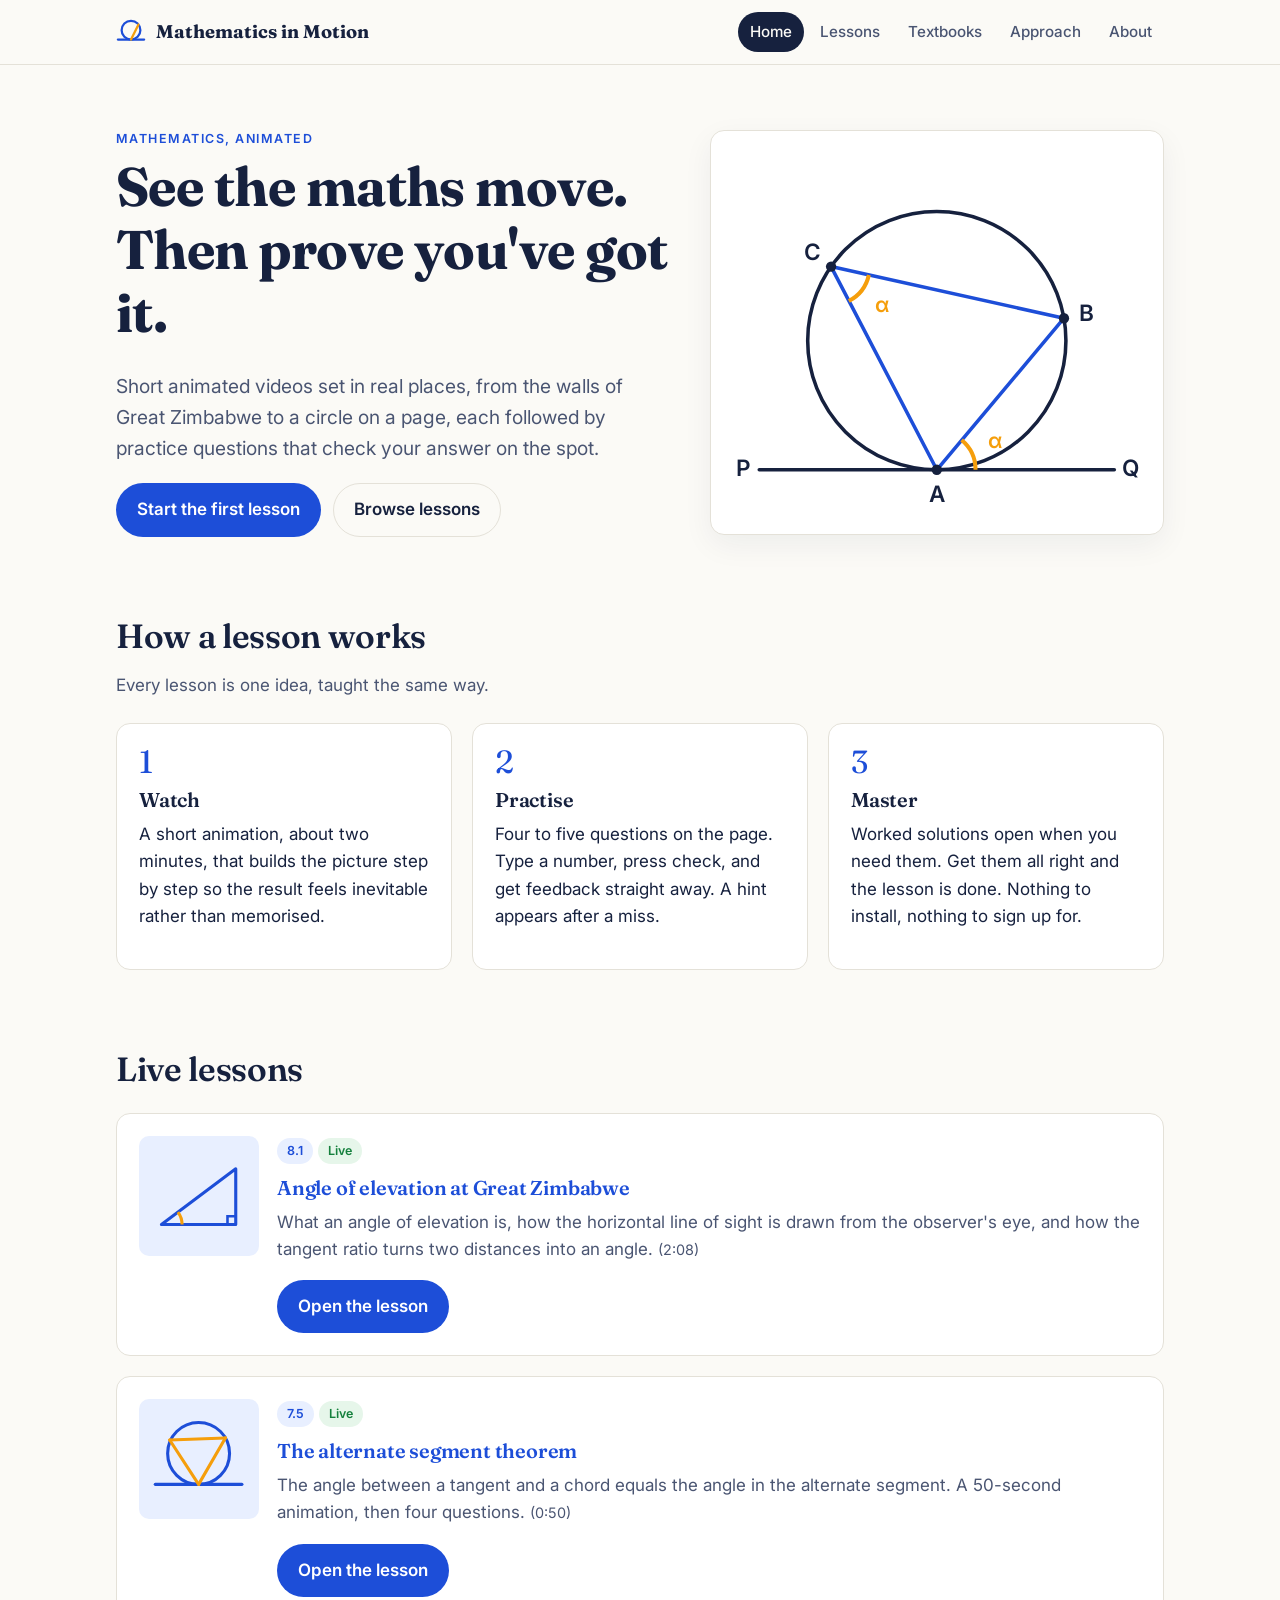
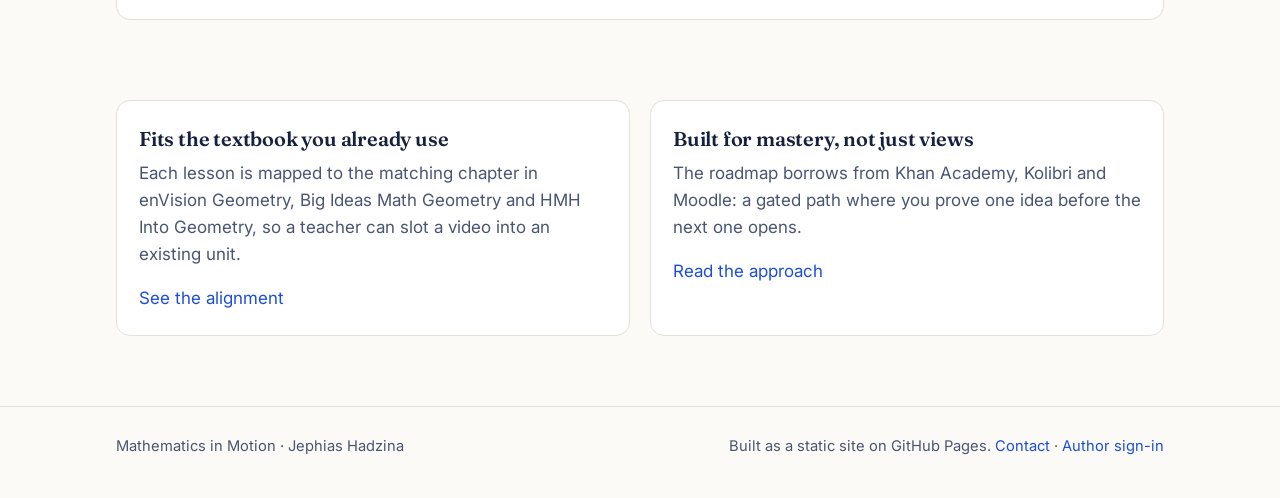
==== index.html @ 214fcb11 "Mathematics in Motion showcase site Seven-page static site for Jephias Hadzina's animated maths less" ====
<!doctype html>
<html lang="en">
<head>
  <meta charset="utf-8">
  <meta name="viewport" content="width=device-width, initial-scale=1">
  <title>Mathematics in Motion</title>
  <meta name="description" content="Short animated mathematics lessons by Jephias Hadzina, each with a video and practice questions you can check instantly.">
  <link rel="preconnect" href="https://fonts.googleapis.com">
  <link href="https://fonts.googleapis.com/css2?family=Fraunces:opsz,wght@9..144,600;9..144,700&family=Inter:wght@400;500;600&display=swap" rel="stylesheet">
  <link rel="stylesheet" href="assets/style.css">
</head>
<body>
  <header class="site-header">
    <div class="wrap">
      <a class="brand" href="index.html">
        <svg viewBox="0 0 32 32" aria-hidden="true"><circle cx="16" cy="14" r="10" fill="none" stroke="var(--accent)" stroke-width="2.4"/><line x1="2" y1="24" x2="30" y2="24" stroke="var(--accent)" stroke-width="2.4" stroke-linecap="round"/><line x1="16" y1="24" x2="24" y2="8" stroke="var(--spark)" stroke-width="2.4" stroke-linecap="round"/></svg>
        Mathematics in Motion
      </a>
      <button class="nav-toggle" aria-expanded="false" aria-controls="nav">Menu</button>
      <nav class="nav" id="nav" aria-label="Main">
        <a href="index.html">Home</a>
        <a href="lessons.html">Lessons</a>
        <a href="textbooks.html">Textbooks</a>
        <a href="approach.html">Approach</a>
        <a href="about.html">About</a>
      </nav>
    </div>
  </header>

  <main>
    <section class="hero">
      <div class="wrap hero-grid">
        <div>
          <div class="eyebrow">Mathematics, animated</div>
          <h1>See the maths move. Then prove you've got it.</h1>
          <p class="lead">Short animated videos set in real places, from the walls of Great Zimbabwe to a circle on a page, each followed by practice questions that check your answer on the spot.</p>
          <div class="btn-row">
            <a class="btn btn-primary" id="hero-cta" href="lessons.html">Start the first lesson</a>
            <a class="btn btn-ghost" href="lessons.html">Browse lessons</a>
          </div>
        </div>
        <div class="hero-art"><svg viewBox="0 0 260 230" xmlns="http://www.w3.org/2000/svg" role="img" aria-label="A circle with a tangent and a chord, showing two equal angles"><style>.pulse{animation:pulse 2.6s ease-in-out infinite}@keyframes pulse{0%,100%{opacity:.55}50%{opacity:1}}</style><circle cx="130" cy="120" r="80" fill="none" stroke="currentColor" stroke-width="2.2"/><line x1="20.0" y1="200.0" x2="240.0" y2="200.0" stroke="currentColor" stroke-width="2.2" stroke-linecap="round"/><line x1="130.0" y1="200.0" x2="208.8" y2="106.1" stroke="var(--accent)" stroke-width="2.2" stroke-linecap="round"/><line x1="130.0" y1="200.0" x2="64.5" y2="74.1" stroke="var(--accent)" stroke-width="2.2" stroke-linecap="round"/><line x1="208.8" y1="106.1" x2="64.5" y2="74.1" stroke="var(--accent)" stroke-width="2.2" stroke-linecap="round"/><g class="pulse"><path d="M 154.0 200.0 A 24 24 0 0 0 145.4 181.6" fill="none" stroke="var(--spark)" stroke-width="2.5"/><text x="166.3" y="183.1" font-size="13" font-weight="600" fill="var(--spark)" text-anchor="middle" dominant-baseline="middle" font-family="Inter, system-ui, sans-serif">α</text><path d="M 75.5 95.4 A 24 24 0 0 0 87.9 79.3" fill="none" stroke="var(--spark)" stroke-width="2.5"/><text x="96.2" y="98.5" font-size="13" font-weight="600" fill="var(--spark)" text-anchor="middle" dominant-baseline="middle" font-family="Inter, system-ui, sans-serif">α</text></g><circle cx="130.0" cy="200.0" r="3.2" fill="currentColor"/><circle cx="208.8" cy="106.1" r="3.2" fill="currentColor"/><circle cx="64.5" cy="74.1" r="3.2" fill="currentColor"/><text x="130.0" y="216.0" font-size="14" font-weight="600" fill="currentColor" text-anchor="middle" dominant-baseline="middle" font-family="Inter, system-ui, sans-serif">A</text><text x="10.0" y="200.0" font-size="14" font-weight="600" fill="currentColor" text-anchor="middle" dominant-baseline="middle" font-family="Inter, system-ui, sans-serif">P</text><text x="250.0" y="200.0" font-size="14" font-weight="600" fill="currentColor" text-anchor="middle" dominant-baseline="middle" font-family="Inter, system-ui, sans-serif">Q</text><text x="222.6" y="103.7" font-size="14" font-weight="600" fill="currentColor" text-anchor="middle" dominant-baseline="middle" font-family="Inter, system-ui, sans-serif">B</text><text x="53.0" y="66.1" font-size="14" font-weight="600" fill="currentColor" text-anchor="middle" dominant-baseline="middle" font-family="Inter, system-ui, sans-serif">C</text></svg></div>
      </div>
    </section>

    <section>
      <div class="wrap">
        <div class="section-head">
          <h2>How a lesson works</h2>
          <p class="muted">Every lesson is one idea, taught the same way.</p>
        </div>
        <div class="grid grid-3">
          <div class="card"><div class="num">1</div><h3>Watch</h3><p>A short animation, about two minutes, that builds the picture step by step so the result feels inevitable rather than memorised.</p></div>
          <div class="card"><div class="num">2</div><h3>Practise</h3><p>Four to five questions on the page. Type a number, press check, and get feedback straight away. A hint appears after a miss.</p></div>
          <div class="card"><div class="num">3</div><h3>Master</h3><p>Worked solutions open when you need them. Get them all right and the lesson is done. Nothing to install, nothing to sign up for.</p></div>
        </div>
      </div>
    </section>

    <section>
      <div class="wrap">
        <div class="section-head">
          <h2>Live lessons</h2>
        </div>
        <div class="grid" id="featured"><p class="muted">Loading lessons…</p></div>
      </div>
    </section>

    <section>
      <div class="wrap grid grid-2">
        <div class="card">
          <h3>Fits the textbook you already use</h3>
          <p class="muted">Each lesson is mapped to the matching chapter in enVision Geometry, Big Ideas Math Geometry and HMH Into Geometry, so a teacher can slot a video into an existing unit.</p>
          <a href="textbooks.html">See the alignment</a>
        </div>
        <div class="card">
          <h3>Built for mastery, not just views</h3>
          <p class="muted">The roadmap borrows from Khan Academy, Kolibri and Moodle: a gated path where you prove one idea before the next one opens.</p>
          <a href="approach.html">Read the approach</a>
        </div>
      </div>
    </section>
  </main>

  <footer class="site-footer">
    <div class="wrap">
      <span>Mathematics in Motion · Jephias Hadzina</span>
      <span>Built as a static site on GitHub Pages. <a href="about.html">Contact</a> · <a href="admin.html">Author sign-in</a></span>
    </div>
  </footer>
  <script src="assets/config.js"></script>
  <script src="content/lessons.js"></script>
  <script src="assets/data.js"></script>
  <script src="assets/site.js"></script>
  <script>
    MIM.loadLessons().then(function (list) {
      var live = list.filter(function (l) { return l.status === 'live'; });
      document.getElementById('featured').innerHTML = live.map(MIM.lessonCard).join('') || '<p class="muted">No live lessons yet.</p>';
      if (live[0]) document.getElementById('hero-cta').href = 'lesson.html?id=' + encodeURIComponent(live[0].slug);
    });
  </script>
</body>
</html>
---- assets/style.css ----
/* Mathematics in Motion - shared styles. Plain CSS, no build step. */
:root {
  --ink: #16213e;
  --ink-soft: #4a5572;
  --paper: #fbfaf6;
  --card: #ffffff;
  --line: #e4e1d8;
  --accent: #1d4ed8;      /* geometry blue */
  --accent-ink: #ffffff;
  --accent-soft: #e8efff;
  --spark: #f59e0b;       /* amber highlight */
  --spark-soft: #fff4dc;
  --ok: #15803d;
  --ok-soft: #e6f6ea;
  --warn: #b45309;
  --warn-soft: #fff1e0;
  --radius: 14px;
  --maxw: 1080px;
  --font-head: "Fraunces", Georgia, "Times New Roman", serif;
  --font-body: "Inter", system-ui, -apple-system, "Segoe UI", Roboto, sans-serif;
}
@media (prefers-color-scheme: dark) {
  :root:not([data-theme="light"]) {
    --ink: #eef0f6; --ink-soft: #aeb6c9; --paper: #0f1626; --card: #182138;
    --line: #2a3450; --accent: #7aa2ff; --accent-ink: #0b1020; --accent-soft: #1b2748;
    --spark: #fbbf24; --spark-soft: #3a2d10; --ok: #4ade80; --ok-soft: #10301c;
    --warn: #fbbf24; --warn-soft: #3a2d10;
  }
}
:root[data-theme="dark"] {
  --ink: #eef0f6; --ink-soft: #aeb6c9; --paper: #0f1626; --card: #182138;
  --line: #2a3450; --accent: #7aa2ff; --accent-ink: #0b1020; --accent-soft: #1b2748;
  --spark: #fbbf24; --spark-soft: #3a2d10; --ok: #4ade80; --ok-soft: #10301c;
  --warn: #fbbf24; --warn-soft: #3a2d10;
}
* { box-sizing: border-box; }
html { scroll-behavior: smooth; }
body {
  margin: 0; background: var(--paper); color: var(--ink);
  font-family: var(--font-body); font-size: 17px; line-height: 1.6;
  -webkit-font-smoothing: antialiased;
}
h1, h2, h3, h4 { font-family: var(--font-head); line-height: 1.15; margin: 0 0 .5em; letter-spacing: -0.01em; }
h1 { font-size: clamp(2rem, 4.5vw, 3.4rem); font-weight: 700; }
h2 { font-size: clamp(1.5rem, 3vw, 2.1rem); font-weight: 600; }
h3 { font-size: 1.25rem; font-weight: 600; }
p { margin: 0 0 1em; }
a { color: var(--accent); text-decoration: none; }
a:hover { text-decoration: underline; }
img, svg, iframe { max-width: 100%; }
.wrap { max-width: var(--maxw); margin: 0 auto; padding: 0 16px; }
.muted { color: var(--ink-soft); }
.small { font-size: .9rem; }
.eyebrow { text-transform: uppercase; letter-spacing: .12em; font-size: .78rem; font-weight: 600; color: var(--accent); margin-bottom: .6em; }

/* Header */
.site-header { position: sticky; top: 0; z-index: 10; background: color-mix(in srgb, var(--paper) 88%, transparent); backdrop-filter: blur(10px); border-bottom: 1px solid var(--line); }
.site-header .wrap { display: flex; align-items: center; justify-content: space-between; gap: 16px; min-height: 64px; position: relative; }
.brand { display: flex; align-items: center; gap: 10px; font-family: var(--font-head); font-weight: 700; font-size: 1.15rem; color: var(--ink); }
.brand:hover { text-decoration: none; }
.brand svg { width: 30px; height: 30px; }
.nav { display: flex; gap: 4px; flex-wrap: wrap; }
.nav a { padding: 8px 12px; border-radius: 999px; color: var(--ink-soft); font-weight: 500; font-size: .95rem; }
.nav a:hover { background: var(--accent-soft); text-decoration: none; color: var(--accent); }
.nav a[aria-current="page"] { background: var(--ink); color: var(--paper); }
.nav-toggle { display: none; background: none; border: 1px solid var(--line); border-radius: 10px; padding: 8px 10px; color: var(--ink); font: inherit; cursor: pointer; }
@media (max-width: 760px) {
  .nav-toggle { display: inline-flex; }
  .nav { display: none; position: absolute; left: 0; right: 0; top: 64px; background: var(--paper); border-bottom: 1px solid var(--line); padding: 10px 16px 16px; flex-direction: column; }
  .nav.open { display: flex; }
  .nav a { padding: 12px 14px; }
}

/* Hero */
.hero { padding: 64px 0 40px; }
.hero-grid { display: grid; grid-template-columns: 1.1fr .9fr; gap: 40px; align-items: center; }
@media (max-width: 860px) { .hero-grid { grid-template-columns: 1fr; } .hero { padding: 40px 0 24px; } }
.hero p.lead { font-size: 1.2rem; color: var(--ink-soft); max-width: 36rem; }
.hero-art { background: var(--card); border: 1px solid var(--line); border-radius: var(--radius); padding: 16px; box-shadow: 0 10px 30px rgba(20,30,60,.06); }
.hero-art svg { width: 100%; height: auto; display: block; }

/* Buttons */
.btn { display: inline-flex; align-items: center; gap: 8px; padding: 12px 20px; border-radius: 999px; border: 1px solid transparent; cursor: pointer; font: inherit; font-weight: 600; text-decoration: none; }
.btn:hover { text-decoration: none; }
.btn-primary { background: var(--accent); color: var(--accent-ink); }
.btn-primary:hover { filter: brightness(1.08); }
.btn-ghost { background: transparent; border-color: var(--line); color: var(--ink); }
.btn-ghost:hover { background: var(--accent-soft); }
.btn-row { display: flex; gap: 12px; flex-wrap: wrap; margin-top: 20px; }

/* Sections and cards */
section { padding: 40px 0; }
.section-head { max-width: 42rem; margin-bottom: 24px; }
.grid { display: grid; gap: 20px; }
.grid-3 { grid-template-columns: repeat(3, 1fr); }
.grid-2 { grid-template-columns: repeat(2, 1fr); }
@media (max-width: 860px) { .grid-3 { grid-template-columns: 1fr 1fr; } }
@media (max-width: 600px) { .grid-3, .grid-2 { grid-template-columns: 1fr; } }
.card { background: var(--card); border: 1px solid var(--line); border-radius: var(--radius); padding: 22px; }
.card h3 { margin-top: .2em; }
.card .num { font-family: var(--font-head); font-size: 2rem; color: var(--accent); line-height: 1; margin-bottom: 10px; }
.pill { display: inline-block; padding: 3px 10px; border-radius: 999px; font-size: .78rem; font-weight: 600; background: var(--accent-soft); color: var(--accent); }
.pill-amber { background: var(--spark-soft); color: var(--warn); }
.pill-green { background: var(--ok-soft); color: var(--ok); }
.pill-grey { background: var(--line); color: var(--ink-soft); }

/* Lesson cards */
.lesson-card { display: grid; grid-template-columns: 120px 1fr; gap: 18px; align-items: start; }
.lesson-card.coming { opacity: .75; }
.lesson-thumb { aspect-ratio: 1; border-radius: 10px; background: var(--accent-soft); display: grid; place-items: center; }
.lesson-thumb svg { width: 86%; height: 86%; }
@media (max-width: 480px) { .lesson-card { grid-template-columns: 1fr; } .lesson-thumb { max-width: 120px; } }

/* Video */
.video-frame { position: relative; aspect-ratio: 16/9; background: #000; border-radius: var(--radius); overflow: hidden; border: 1px solid var(--line); }
.video-frame iframe { position: absolute; inset: 0; width: 100%; height: 100%; border: 0; }
.video-placeholder { position: absolute; inset: 0; display: grid; place-items: center; text-align: center; color: #fff; background: linear-gradient(135deg, #1e293b, #0f172a); padding: 24px; }
.video-placeholder .play { width: 72px; height: 72px; border-radius: 50%; background: var(--spark); display: grid; place-items: center; margin: 0 auto 14px; }

/* Questions */
.question { background: var(--card); border: 1px solid var(--line); border-radius: var(--radius); padding: 22px; margin-bottom: 18px; }
.question-grid { display: grid; grid-template-columns: 1fr 260px; gap: 20px; align-items: start; }
@media (max-width: 700px) { .question-grid { grid-template-columns: 1fr; } .question-grid .figure { order: -1; } }
.figure svg, .figure img { display: block; width: 100%; height: auto; background: var(--paper); border-radius: 10px; border: 1px solid var(--line); }
.answer-row { display: flex; gap: 10px; flex-wrap: wrap; align-items: center; margin-top: 10px; }
.answer-row input { font: inherit; padding: 10px 12px; border: 1px solid var(--line); border-radius: 10px; width: 110px; background: var(--paper); color: var(--ink); }
.answer-row input:focus { outline: 2px solid var(--accent); outline-offset: 1px; }
.feedback { margin-top: 12px; padding: 12px 14px; border-radius: 10px; display: none; }
.feedback.show { display: block; }
.feedback.ok { background: var(--ok-soft); color: var(--ok); }
.feedback.no { background: var(--warn-soft); color: var(--warn); }
details { margin-top: 10px; }
details summary { cursor: pointer; font-weight: 600; color: var(--accent); }
details[open] summary { margin-bottom: 6px; }
.score { background: var(--ink); color: var(--paper); border-radius: var(--radius); padding: 18px 22px; display: flex; justify-content: space-between; align-items: center; gap: 12px; flex-wrap: wrap; }
.score strong { font-family: var(--font-head); font-size: 1.6rem; }

/* Steps */
.steps { counter-reset: step; display: grid; gap: 14px; }
.step { display: grid; grid-template-columns: 44px 1fr; gap: 14px; align-items: start; }
.step::before { counter-increment: step; content: counter(step); width: 40px; height: 40px; border-radius: 50%; background: var(--accent); color: var(--accent-ink); display: grid; place-items: center; font-weight: 700; font-family: var(--font-head); }
.step h3 { margin-bottom: .2em; }
.step.locked::before { background: var(--line); color: var(--ink-soft); }

/* Tables */
table { width: 100%; border-collapse: collapse; background: var(--card); border: 1px solid var(--line); border-radius: var(--radius); overflow: hidden; font-size: .95rem; }
th, td { text-align: left; padding: 12px 14px; border-bottom: 1px solid var(--line); vertical-align: top; }
th { background: var(--accent-soft); color: var(--ink); font-weight: 600; }
tr:last-child td { border-bottom: 0; }
.table-scroll { overflow-x: auto; -webkit-overflow-scrolling: touch; }

/* Callouts */
.callout { border-left: 4px solid var(--spark); background: var(--spark-soft); padding: 14px 18px; border-radius: 0 10px 10px 0; margin: 16px 0; }
.callout.blue { border-color: var(--accent); background: var(--accent-soft); }
.theorem { background: var(--card); border: 1px solid var(--line); border-radius: var(--radius); padding: 22px 24px; display: grid; grid-template-columns: 1fr 240px; gap: 20px; align-items: center; }
@media (max-width: 700px) { .theorem { grid-template-columns: 1fr; } }
.theorem blockquote { margin: 0; font-family: var(--font-head); font-size: 1.3rem; line-height: 1.35; }

/* Footer */
.site-footer { border-top: 1px solid var(--line); padding: 28px 0 40px; color: var(--ink-soft); font-size: .92rem; margin-top: 30px; }
.site-footer .wrap { display: flex; justify-content: space-between; gap: 16px; flex-wrap: wrap; }
.sr-only { position: absolute; width: 1px; height: 1px; overflow: hidden; clip: rect(0 0 0 0); }
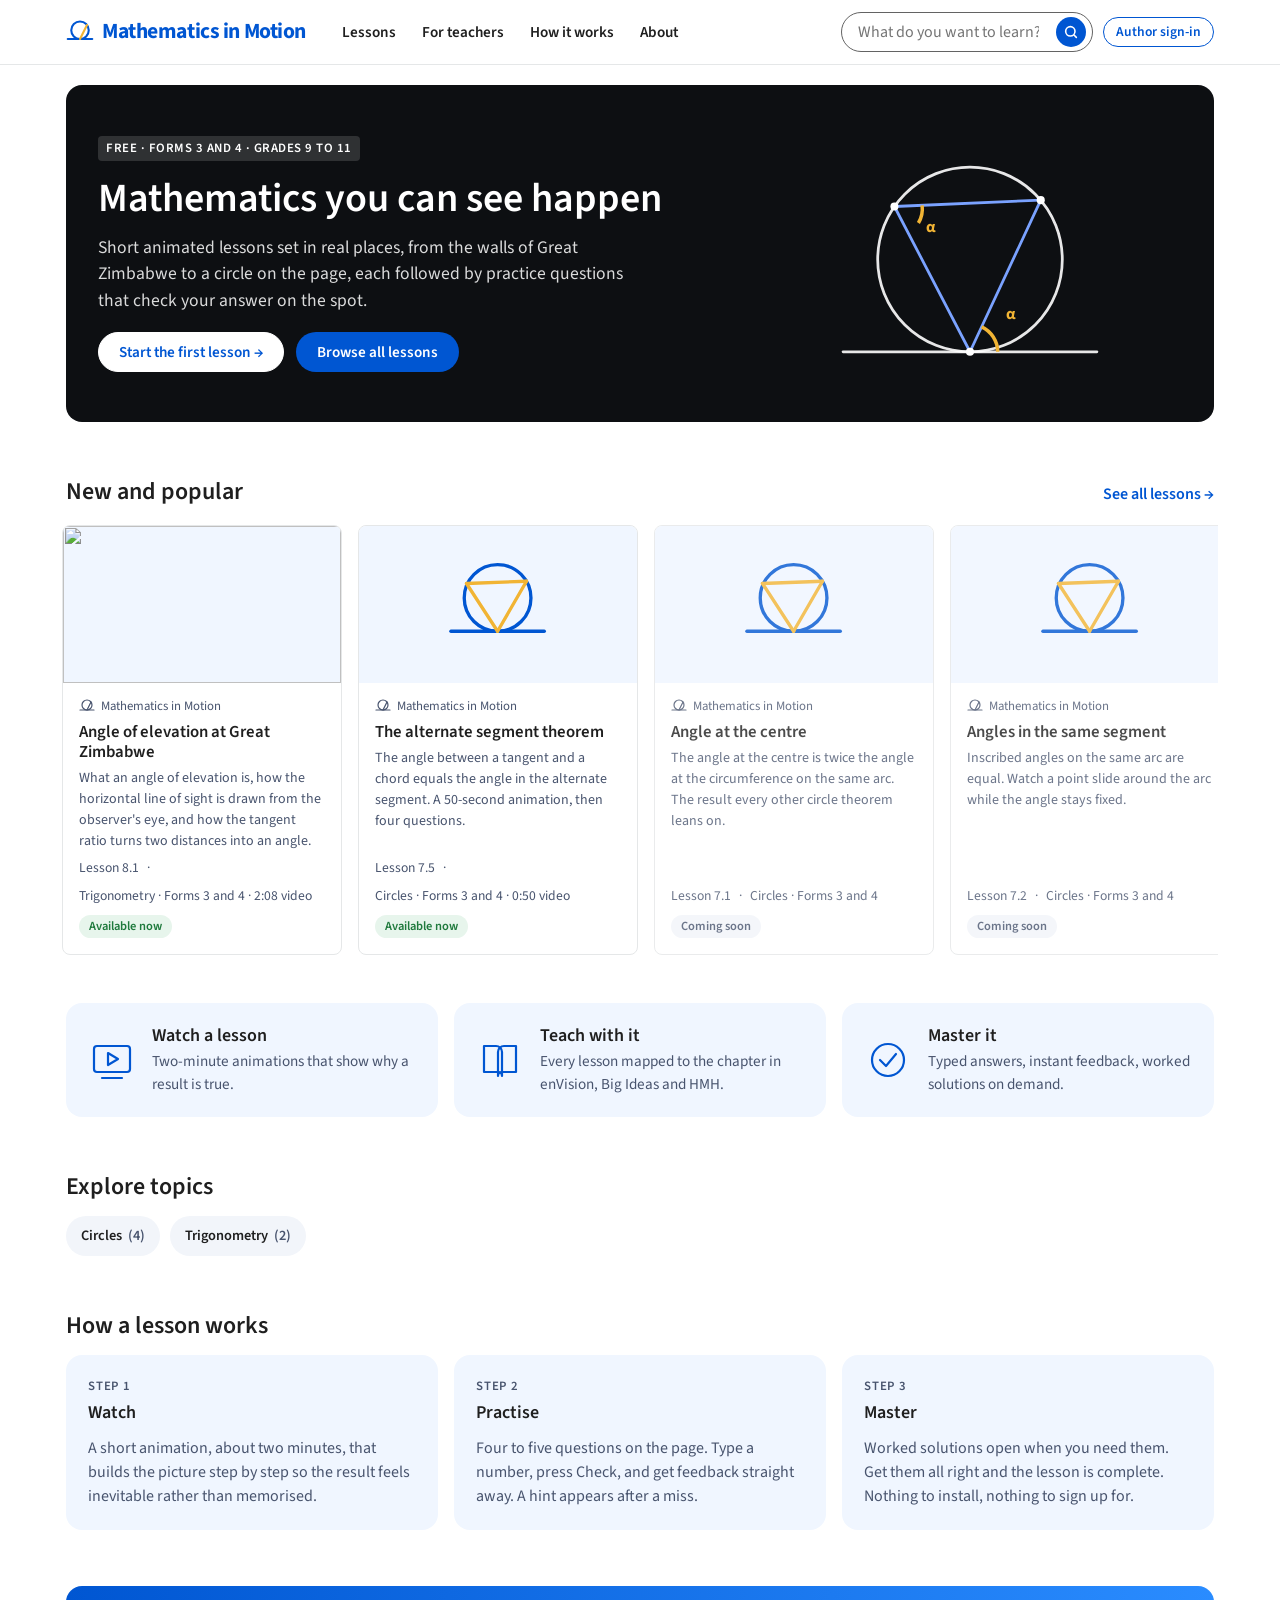
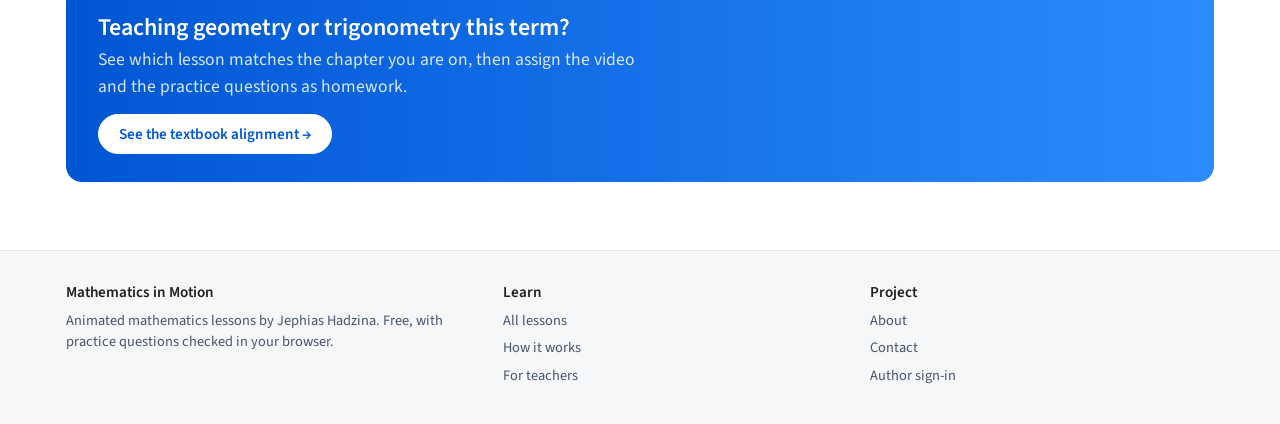
==== commit 66c5b889: "Coursera-style redesign: catalogue home and course player Home and lesson catalogue follow Coursera'" ====
--- a/index.html
+++ b/index.html
@@ -6,97 +6,149 @@
   <title>Mathematics in Motion</title>
   <meta name="description" content="Short animated mathematics lessons by Jephias Hadzina, each with a video and practice questions you can check instantly.">
   <link rel="preconnect" href="https://fonts.googleapis.com">
-  <link href="https://fonts.googleapis.com/css2?family=Fraunces:opsz,wght@9..144,600;9..144,700&family=Inter:wght@400;500;600&display=swap" rel="stylesheet">
+  <link href="https://fonts.googleapis.com/css2?family=Source+Sans+3:wght@400;600;700&display=swap" rel="stylesheet">
   <link rel="stylesheet" href="assets/style.css">
 </head>
 <body>
+  <!--HEADER-->
   <header class="site-header">
     <div class="wrap">
-      <a class="brand" href="index.html">
-        <svg viewBox="0 0 32 32" aria-hidden="true"><circle cx="16" cy="14" r="10" fill="none" stroke="var(--accent)" stroke-width="2.4"/><line x1="2" y1="24" x2="30" y2="24" stroke="var(--accent)" stroke-width="2.4" stroke-linecap="round"/><line x1="16" y1="24" x2="24" y2="8" stroke="var(--spark)" stroke-width="2.4" stroke-linecap="round"/></svg>
-        Mathematics in Motion
-      </a>
-      <button class="nav-toggle" aria-expanded="false" aria-controls="nav">Menu</button>
+      <button class="nav-toggle" aria-expanded="false" aria-controls="nav" aria-label="Menu"><svg width="24" height="24" viewBox="0 0 24 24" fill="none" stroke="currentColor" stroke-width="2" stroke-linecap="round"><path d="M4 7h16M4 12h16M4 17h16"/></svg></button>
+      <a class="brand" href="index.html"><svg viewBox="0 0 32 32" aria-hidden="true"><circle cx="16" cy="14" r="10" fill="none" stroke="currentColor" stroke-width="2.4"/><line x1="2" y1="24" x2="30" y2="24" stroke="currentColor" stroke-width="2.4" stroke-linecap="round"/><line x1="16" y1="24" x2="24" y2="8" stroke="#f1b434" stroke-width="2.4" stroke-linecap="round"/></svg>Mathematics in Motion</a>
       <nav class="nav" id="nav" aria-label="Main">
-        <a href="index.html">Home</a>
         <a href="lessons.html">Lessons</a>
-        <a href="textbooks.html">Textbooks</a>
-        <a href="approach.html">Approach</a>
+        <a href="textbooks.html">For teachers</a>
+        <a href="approach.html">How it works</a>
         <a href="about.html">About</a>
       </nav>
+      <div class="header-right">
+        <form class="search" action="lessons.html" method="get" role="search"><label class="sr-only" for="q">Search lessons</label><input id="q" name="q" type="search" placeholder="What do you want to learn?"><button type="submit" aria-label="Search"><svg width="16" height="16" viewBox="0 0 24 24" fill="none" stroke="currentColor" stroke-width="2.4" stroke-linecap="round"><circle cx="11" cy="11" r="7"/><path d="m20 20-3.5-3.5"/></svg></button></form>
+        <a class="btn btn-outline btn-sm" href="admin.html">Author sign-in</a>
+      </div>
     </div>
   </header>
+  <!--/HEADER-->
 
   <main>
-    <section class="hero">
-      <div class="wrap hero-grid">
-        <div>
-          <div class="eyebrow">Mathematics, animated</div>
-          <h1>See the maths move. Then prove you've got it.</h1>
-          <p class="lead">Short animated videos set in real places, from the walls of Great Zimbabwe to a circle on a page, each followed by practice questions that check your answer on the spot.</p>
-          <div class="btn-row">
-            <a class="btn btn-primary" id="hero-cta" href="lessons.html">Start the first lesson</a>
-            <a class="btn btn-ghost" href="lessons.html">Browse lessons</a>
+    <section style="padding-top:20px">
+      <div class="wrap">
+        <div class="banner">
+          <div>
+            <span class="banner-tag">Free · Forms 3 and 4 · Grades 9 to 11</span>
+            <h1>Mathematics you can see happen</h1>
+            <p>Short animated lessons set in real places, from the walls of Great Zimbabwe to a circle on the page, each followed by practice questions that check your answer on the spot.</p>
+            <div class="btn-row">
+              <a class="btn btn-outline" id="hero-cta" href="lessons.html">Start the first lesson →</a>
+              <a class="btn btn-primary" href="lessons.html">Browse all lessons</a>
+            </div>
           </div>
-        </div>
-        <div class="hero-art"><svg viewBox="0 0 260 230" xmlns="http://www.w3.org/2000/svg" role="img" aria-label="A circle with a tangent and a chord, showing two equal angles"><style>.pulse{animation:pulse 2.6s ease-in-out infinite}@keyframes pulse{0%,100%{opacity:.55}50%{opacity:1}}</style><circle cx="130" cy="120" r="80" fill="none" stroke="currentColor" stroke-width="2.2"/><line x1="20.0" y1="200.0" x2="240.0" y2="200.0" stroke="currentColor" stroke-width="2.2" stroke-linecap="round"/><line x1="130.0" y1="200.0" x2="208.8" y2="106.1" stroke="var(--accent)" stroke-width="2.2" stroke-linecap="round"/><line x1="130.0" y1="200.0" x2="64.5" y2="74.1" stroke="var(--accent)" stroke-width="2.2" stroke-linecap="round"/><line x1="208.8" y1="106.1" x2="64.5" y2="74.1" stroke="var(--accent)" stroke-width="2.2" stroke-linecap="round"/><g class="pulse"><path d="M 154.0 200.0 A 24 24 0 0 0 145.4 181.6" fill="none" stroke="var(--spark)" stroke-width="2.5"/><text x="166.3" y="183.1" font-size="13" font-weight="600" fill="var(--spark)" text-anchor="middle" dominant-baseline="middle" font-family="Inter, system-ui, sans-serif">α</text><path d="M 75.5 95.4 A 24 24 0 0 0 87.9 79.3" fill="none" stroke="var(--spark)" stroke-width="2.5"/><text x="96.2" y="98.5" font-size="13" font-weight="600" fill="var(--spark)" text-anchor="middle" dominant-baseline="middle" font-family="Inter, system-ui, sans-serif">α</text></g><circle cx="130.0" cy="200.0" r="3.2" fill="currentColor"/><circle cx="208.8" cy="106.1" r="3.2" fill="currentColor"/><circle cx="64.5" cy="74.1" r="3.2" fill="currentColor"/><text x="130.0" y="216.0" font-size="14" font-weight="600" fill="currentColor" text-anchor="middle" dominant-baseline="middle" font-family="Inter, system-ui, sans-serif">A</text><text x="10.0" y="200.0" font-size="14" font-weight="600" fill="currentColor" text-anchor="middle" dominant-baseline="middle" font-family="Inter, system-ui, sans-serif">P</text><text x="250.0" y="200.0" font-size="14" font-weight="600" fill="currentColor" text-anchor="middle" dominant-baseline="middle" font-family="Inter, system-ui, sans-serif">Q</text><text x="222.6" y="103.7" font-size="14" font-weight="600" fill="currentColor" text-anchor="middle" dominant-baseline="middle" font-family="Inter, system-ui, sans-serif">B</text><text x="53.0" y="66.1" font-size="14" font-weight="600" fill="currentColor" text-anchor="middle" dominant-baseline="middle" font-family="Inter, system-ui, sans-serif">C</text></svg></div>
-      </div>
-    </section>
-
-    <section>
-      <div class="wrap">
-        <div class="section-head">
-          <h2>How a lesson works</h2>
-          <p class="muted">Every lesson is one idea, taught the same way.</p>
-        </div>
-        <div class="grid grid-3">
-          <div class="card"><div class="num">1</div><h3>Watch</h3><p>A short animation, about two minutes, that builds the picture step by step so the result feels inevitable rather than memorised.</p></div>
-          <div class="card"><div class="num">2</div><h3>Practise</h3><p>Four to five questions on the page. Type a number, press check, and get feedback straight away. A hint appears after a miss.</p></div>
-          <div class="card"><div class="num">3</div><h3>Master</h3><p>Worked solutions open when you need them. Get them all right and the lesson is done. Nothing to install, nothing to sign up for.</p></div>
+          <div class="banner-art">
+            <svg viewBox="0 0 260 230" xmlns="http://www.w3.org/2000/svg" aria-hidden="true">
+              <circle cx="130" cy="120" r="80" fill="none" stroke="#fff" stroke-width="2.4" opacity=".9"/>
+              <line x1="20" y1="200" x2="240" y2="200" stroke="#fff" stroke-width="2.4" stroke-linecap="round" opacity=".9"/>
+              <line x1="130" y1="200" x2="191.3" y2="68.6" stroke="#7aa2ff" stroke-width="2.4" stroke-linecap="round"/>
+              <line x1="130" y1="200" x2="64.5" y2="74.1" stroke="#7aa2ff" stroke-width="2.4" stroke-linecap="round"/>
+              <line x1="64.5" y1="74.1" x2="191.3" y2="68.6" stroke="#7aa2ff" stroke-width="2.4" stroke-linecap="round"/>
+              <path d="M 154 200 A 24 24 0 0 0 140.1 178.4" fill="none" stroke="#f1b434" stroke-width="3"/>
+              <path d="M 85.3 88.4 A 24 24 0 0 0 88.5 73.1" fill="none" stroke="#f1b434" stroke-width="3"/>
+              <text x="161" y="172" font-size="14" font-weight="700" fill="#f1b434" font-family="Source Sans 3, Arial, sans-serif">α</text>
+              <text x="92" y="96" font-size="14" font-weight="700" fill="#f1b434" font-family="Source Sans 3, Arial, sans-serif">α</text>
+              <circle cx="130" cy="200" r="3.5" fill="#fff"/><circle cx="191.3" cy="68.6" r="3.5" fill="#fff"/><circle cx="64.5" cy="74.1" r="3.5" fill="#fff"/>
+            </svg>
+          </div>
         </div>
       </div>
     </section>
 
     <section>
       <div class="wrap">
-        <div class="section-head">
-          <h2>Live lessons</h2>
-        </div>
-        <div class="grid" id="featured"><p class="muted">Loading lessons…</p></div>
+        <div class="section-title"><h2>New and popular</h2><a href="lessons.html">See all lessons →</a></div>
+        <div class="rail" id="featured"><p class="muted">Loading lessons…</p></div>
+      </div>
+    </section>
+
+    <section style="padding-top:8px">
+      <div class="wrap grid grid-3">
+        <a class="tile" href="lessons.html">
+          <svg viewBox="0 0 48 48" fill="none" stroke="#0056d2" stroke-width="2.2" stroke-linecap="round" stroke-linejoin="round" aria-hidden="true"><rect x="6" y="10" width="36" height="26" rx="3"/><path d="m20 17 10 6-10 6z"/><path d="M14 42h20"/></svg>
+          <div><h3>Watch a lesson</h3><p>Two-minute animations that show why a result is true.</p></div>
+        </a>
+        <a class="tile" href="textbooks.html">
+          <svg viewBox="0 0 48 48" fill="none" stroke="#0056d2" stroke-width="2.2" stroke-linecap="round" stroke-linejoin="round" aria-hidden="true"><path d="M8 10h12a6 6 0 0 1 6 6v24a4 4 0 0 0-4-4H8z"/><path d="M40 10H28a6 6 0 0 0-6 6v24a4 4 0 0 1 4-4h14z"/></svg>
+          <div><h3>Teach with it</h3><p>Every lesson mapped to the chapter in enVision, Big Ideas and HMH.</p></div>
+        </a>
+        <a class="tile" href="approach.html">
+          <svg viewBox="0 0 48 48" fill="none" stroke="#0056d2" stroke-width="2.2" stroke-linecap="round" stroke-linejoin="round" aria-hidden="true"><circle cx="24" cy="24" r="16"/><path d="m16 24 6 6 10-12"/></svg>
+          <div><h3>Master it</h3><p>Typed answers, instant feedback, worked solutions on demand.</p></div>
+        </a>
       </div>
     </section>
 
     <section>
-      <div class="wrap grid grid-2">
-        <div class="card">
-          <h3>Fits the textbook you already use</h3>
-          <p class="muted">Each lesson is mapped to the matching chapter in enVision Geometry, Big Ideas Math Geometry and HMH Into Geometry, so a teacher can slot a video into an existing unit.</p>
-          <a href="textbooks.html">See the alignment</a>
+      <div class="wrap">
+        <div class="section-title"><h2>Explore topics</h2></div>
+        <div class="chips" id="topics"></div>
+      </div>
+    </section>
+
+    <section>
+      <div class="wrap">
+        <div class="section-title"><h2>How a lesson works</h2></div>
+        <div class="grid grid-3">
+          <div class="panel"><div class="eyebrow">Step 1</div><h3>Watch</h3><p class="muted" style="margin:0">A short animation, about two minutes, that builds the picture step by step so the result feels inevitable rather than memorised.</p></div>
+          <div class="panel"><div class="eyebrow">Step 2</div><h3>Practise</h3><p class="muted" style="margin:0">Four to five questions on the page. Type a number, press Check, and get feedback straight away. A hint appears after a miss.</p></div>
+          <div class="panel"><div class="eyebrow">Step 3</div><h3>Master</h3><p class="muted" style="margin:0">Worked solutions open when you need them. Get them all right and the lesson is complete. Nothing to install, nothing to sign up for.</p></div>
         </div>
-        <div class="card">
-          <h3>Built for mastery, not just views</h3>
-          <p class="muted">The roadmap borrows from Khan Academy, Kolibri and Moodle: a gated path where you prove one idea before the next one opens.</p>
-          <a href="approach.html">Read the approach</a>
+      </div>
+    </section>
+
+    <section>
+      <div class="wrap">
+        <div class="banner" style="grid-template-columns:1fr;padding:28px 32px;background:linear-gradient(90deg,#0056d2,#2a8cff)">
+          <div>
+            <h2 style="color:#fff;margin-bottom:.2em">Teaching geometry or trigonometry this term?</h2>
+            <p style="margin:0 0 14px">See which lesson matches the chapter you are on, then assign the video and the practice questions as homework.</p>
+            <a class="btn btn-outline" href="textbooks.html">See the textbook alignment →</a>
+          </div>
         </div>
       </div>
     </section>
   </main>
 
+  <!--FOOTER-->
   <footer class="site-footer">
     <div class="wrap">
-      <span>Mathematics in Motion · Jephias Hadzina</span>
-      <span>Built as a static site on GitHub Pages. <a href="about.html">Contact</a> · <a href="admin.html">Author sign-in</a></span>
+      <div>
+        <h4>Mathematics in Motion</h4>
+        <p>Animated mathematics lessons by Jephias Hadzina. Free, with practice questions checked in your browser.</p>
+      </div>
+      <div>
+        <h4>Learn</h4>
+        <ul><li><a href="lessons.html">All lessons</a></li><li><a href="approach.html">How it works</a></li><li><a href="textbooks.html">For teachers</a></li></ul>
+      </div>
+      <div>
+        <h4>Project</h4>
+        <ul><li><a href="about.html">About</a></li><li><a href="about.html">Contact</a></li><li><a href="admin.html">Author sign-in</a></li></ul>
+      </div>
     </div>
   </footer>
+  <!--/FOOTER-->
   <script src="assets/config.js"></script>
   <script src="content/lessons.js"></script>
   <script src="assets/data.js"></script>
   <script src="assets/site.js"></script>
   <script>
     MIM.loadLessons().then(function (list) {
-      var live = list.filter(function (l) { return l.status === 'live'; });
-      document.getElementById('featured').innerHTML = live.map(MIM.lessonCard).join('') || '<p class="muted">No live lessons yet.</p>';
+      var shown = list.filter(function (l) { return l.status !== 'draft'; })
+        .sort(function (a, b) { return (a.status === 'live' ? 0 : 1) - (b.status === 'live' ? 0 : 1); });
+      document.getElementById('featured').innerHTML = shown.map(MIM.lessonCard).join('') || '<p class="muted">No lessons yet.</p>';
+      var live = shown.filter(function (l) { return l.status === 'live'; });
       if (live[0]) document.getElementById('hero-cta').href = 'lesson.html?id=' + encodeURIComponent(live[0].slug);
+      var topics = {};
+      shown.forEach(function (l) { if (l.topic) topics[l.topic] = (topics[l.topic] || 0) + 1; });
+      document.getElementById('topics').innerHTML = Object.keys(topics).sort().map(function (t) {
+        return '<a class="chip" href="lessons.html?topic=' + encodeURIComponent(t) + '">' + MIM.esc(t) + ' <span class="muted">(' + topics[t] + ')</span></a>';
+      }).join('');
     });
   </script>
 </body>
--- a/assets/style.css
+++ b/assets/style.css
@@ -1,162 +1,301 @@
-/* Mathematics in Motion - shared styles. Plain CSS, no build step. */
+/* Mathematics in Motion - Coursera-style theme. Plain CSS, no build step. */
 :root {
-  --ink: #16213e;
-  --ink-soft: #4a5572;
-  --paper: #fbfaf6;
+  --blue: #0056d2;
+  --blue-dark: #00419e;
+  --blue-soft: #f0f6ff;
+  --blue-chip: #e3ecfb;
+  --ink: #1f1f1f;
+  --ink-2: #48546e;
+  --ink-3: #636363;
+  --line: #e5e7e8;
+  --chip: #f2f5fa;
+  --panel: #f5f7f8;
   --card: #ffffff;
-  --line: #e4e1d8;
-  --accent: #1d4ed8;      /* geometry blue */
-  --accent-ink: #ffffff;
-  --accent-soft: #e8efff;
-  --spark: #f59e0b;       /* amber highlight */
-  --spark-soft: #fff4dc;
-  --ok: #15803d;
-  --ok-soft: #e6f6ea;
+  --paper: #ffffff;
+  --dark: #0d0f12;
+  --amber: #f1b434;
+  --ok: #1f7a3d;
+  --ok-soft: #e7f5ec;
   --warn: #b45309;
-  --warn-soft: #fff1e0;
-  --radius: 14px;
-  --maxw: 1080px;
-  --font-head: "Fraunces", Georgia, "Times New Roman", serif;
-  --font-body: "Inter", system-ui, -apple-system, "Segoe UI", Roboto, sans-serif;
-}
-@media (prefers-color-scheme: dark) {
-  :root:not([data-theme="light"]) {
-    --ink: #eef0f6; --ink-soft: #aeb6c9; --paper: #0f1626; --card: #182138;
-    --line: #2a3450; --accent: #7aa2ff; --accent-ink: #0b1020; --accent-soft: #1b2748;
-    --spark: #fbbf24; --spark-soft: #3a2d10; --ok: #4ade80; --ok-soft: #10301c;
-    --warn: #fbbf24; --warn-soft: #3a2d10;
-  }
-}
-:root[data-theme="dark"] {
-  --ink: #eef0f6; --ink-soft: #aeb6c9; --paper: #0f1626; --card: #182138;
-  --line: #2a3450; --accent: #7aa2ff; --accent-ink: #0b1020; --accent-soft: #1b2748;
-  --spark: #fbbf24; --spark-soft: #3a2d10; --ok: #4ade80; --ok-soft: #10301c;
-  --warn: #fbbf24; --warn-soft: #3a2d10;
+  --warn-soft: #fff4e5;
+  --radius: 8px;
+  --radius-lg: 16px;
+  --maxw: 1180px;
+  --font: "Source Sans 3", "Source Sans Pro", Arial, Helvetica, sans-serif;
+  --shadow: 0 2px 8px rgba(0, 0, 0, .08);
+  --shadow-lg: 0 8px 24px rgba(0, 0, 0, .12);
 }
 * { box-sizing: border-box; }
-html { scroll-behavior: smooth; }
-body {
-  margin: 0; background: var(--paper); color: var(--ink);
-  font-family: var(--font-body); font-size: 17px; line-height: 1.6;
-  -webkit-font-smoothing: antialiased;
-}
-h1, h2, h3, h4 { font-family: var(--font-head); line-height: 1.15; margin: 0 0 .5em; letter-spacing: -0.01em; }
-h1 { font-size: clamp(2rem, 4.5vw, 3.4rem); font-weight: 700; }
-h2 { font-size: clamp(1.5rem, 3vw, 2.1rem); font-weight: 600; }
-h3 { font-size: 1.25rem; font-weight: 600; }
+html { scroll-behavior: smooth; scroll-padding-top: 120px; }
+body { margin: 0; background: var(--paper); color: var(--ink); font-family: var(--font); font-size: 16px; line-height: 1.5; -webkit-font-smoothing: antialiased; }
+h1, h2, h3, h4 { margin: 0 0 .4em; line-height: 1.2; font-weight: 600; letter-spacing: 0; }
+h1 { font-size: clamp(1.75rem, 3.5vw, 2.5rem); }
+h2 { font-size: 1.5rem; }
+h3 { font-size: 1.125rem; }
 p { margin: 0 0 1em; }
-a { color: var(--accent); text-decoration: none; }
+a { color: var(--blue); text-decoration: none; }
 a:hover { text-decoration: underline; }
 img, svg, iframe { max-width: 100%; }
 .wrap { max-width: var(--maxw); margin: 0 auto; padding: 0 16px; }
-.muted { color: var(--ink-soft); }
-.small { font-size: .9rem; }
-.eyebrow { text-transform: uppercase; letter-spacing: .12em; font-size: .78rem; font-weight: 600; color: var(--accent); margin-bottom: .6em; }
+.muted { color: var(--ink-2); }
+.small { font-size: .875rem; }
+.eyebrow { font-size: .8rem; font-weight: 600; color: var(--ink-2); text-transform: uppercase; letter-spacing: .06em; margin-bottom: .5em; }
+.sr-only { position: absolute; width: 1px; height: 1px; overflow: hidden; clip: rect(0 0 0 0); }
 
 /* Header */
-.site-header { position: sticky; top: 0; z-index: 10; background: color-mix(in srgb, var(--paper) 88%, transparent); backdrop-filter: blur(10px); border-bottom: 1px solid var(--line); }
-.site-header .wrap { display: flex; align-items: center; justify-content: space-between; gap: 16px; min-height: 64px; position: relative; }
-.brand { display: flex; align-items: center; gap: 10px; font-family: var(--font-head); font-weight: 700; font-size: 1.15rem; color: var(--ink); }
+.site-header { position: sticky; top: 0; z-index: 20; background: #fff; border-bottom: 1px solid var(--line); }
+.site-header .wrap { display: flex; align-items: center; gap: 16px; min-height: 64px; position: relative; }
+.brand { display: flex; align-items: center; gap: 8px; color: var(--blue); font-weight: 700; font-size: 1.35rem; letter-spacing: -.02em; white-space: nowrap; }
 .brand:hover { text-decoration: none; }
-.brand svg { width: 30px; height: 30px; }
-.nav { display: flex; gap: 4px; flex-wrap: wrap; }
-.nav a { padding: 8px 12px; border-radius: 999px; color: var(--ink-soft); font-weight: 500; font-size: .95rem; }
-.nav a:hover { background: var(--accent-soft); text-decoration: none; color: var(--accent); }
-.nav a[aria-current="page"] { background: var(--ink); color: var(--paper); }
-.nav-toggle { display: none; background: none; border: 1px solid var(--line); border-radius: 10px; padding: 8px 10px; color: var(--ink); font: inherit; cursor: pointer; }
-@media (max-width: 760px) {
+.brand svg { width: 28px; height: 28px; }
+.nav { display: flex; gap: 2px; margin-left: 8px; }
+.nav a { padding: 8px 12px; border-radius: 6px; color: var(--ink); font-weight: 600; font-size: .95rem; }
+.nav a:hover { background: var(--blue-soft); color: var(--blue); text-decoration: none; }
+.nav a[aria-current="page"] { color: var(--blue); box-shadow: inset 0 -3px 0 var(--blue); border-radius: 0; }
+.header-right { margin-left: auto; display: flex; align-items: center; gap: 10px; }
+.search { display: flex; align-items: center; border: 1px solid var(--ink-3); border-radius: 24px; padding: 0 6px 0 14px; height: 40px; background: #fff; }
+.search input { border: 0; outline: 0; font: inherit; width: 200px; background: transparent; color: var(--ink); }
+.search button { border: 0; background: var(--blue); color: #fff; width: 30px; height: 30px; border-radius: 50%; display: grid; place-items: center; cursor: pointer; }
+.nav-toggle { display: none; background: none; border: 0; padding: 8px; cursor: pointer; color: var(--ink); }
+@media (max-width: 900px) {
   .nav-toggle { display: inline-flex; }
-  .nav { display: none; position: absolute; left: 0; right: 0; top: 64px; background: var(--paper); border-bottom: 1px solid var(--line); padding: 10px 16px 16px; flex-direction: column; }
+  .nav { display: none; position: absolute; left: 0; right: 0; top: 64px; background: #fff; border-bottom: 1px solid var(--line); padding: 8px 16px 12px; flex-direction: column; box-shadow: var(--shadow); }
   .nav.open { display: flex; }
-  .nav a { padding: 12px 14px; }
+  .nav a { padding: 12px 10px; }
+  .nav a[aria-current="page"] { box-shadow: none; background: var(--blue-soft); border-radius: 6px; }
+  .search { display: none; }
 }
 
-/* Hero */
-.hero { padding: 64px 0 40px; }
-.hero-grid { display: grid; grid-template-columns: 1.1fr .9fr; gap: 40px; align-items: center; }
-@media (max-width: 860px) { .hero-grid { grid-template-columns: 1fr; } .hero { padding: 40px 0 24px; } }
-.hero p.lead { font-size: 1.2rem; color: var(--ink-soft); max-width: 36rem; }
-.hero-art { background: var(--card); border: 1px solid var(--line); border-radius: var(--radius); padding: 16px; box-shadow: 0 10px 30px rgba(20,30,60,.06); }
-.hero-art svg { width: 100%; height: auto; display: block; }
-
 /* Buttons */
-.btn { display: inline-flex; align-items: center; gap: 8px; padding: 12px 20px; border-radius: 999px; border: 1px solid transparent; cursor: pointer; font: inherit; font-weight: 600; text-decoration: none; }
+.btn { display: inline-flex; align-items: center; justify-content: center; gap: 8px; padding: 10px 20px; border-radius: 24px; border: 1px solid transparent; cursor: pointer; font: inherit; font-weight: 600; font-size: .95rem; text-decoration: none; line-height: 1.2; }
 .btn:hover { text-decoration: none; }
-.btn-primary { background: var(--accent); color: var(--accent-ink); }
-.btn-primary:hover { filter: brightness(1.08); }
-.btn-ghost { background: transparent; border-color: var(--line); color: var(--ink); }
-.btn-ghost:hover { background: var(--accent-soft); }
-.btn-row { display: flex; gap: 12px; flex-wrap: wrap; margin-top: 20px; }
-
-/* Sections and cards */
-section { padding: 40px 0; }
-.section-head { max-width: 42rem; margin-bottom: 24px; }
-.grid { display: grid; gap: 20px; }
+.btn-primary { background: var(--blue); color: #fff; }
+.btn-primary:hover { background: var(--blue-dark); }
+.btn-outline { background: #fff; color: var(--blue); border-color: var(--blue); }
+.btn-outline:hover { background: var(--blue-soft); }
+.btn-ghost { background: transparent; color: var(--ink); border-color: var(--line); }
+.btn-ghost:hover { background: var(--panel); }
+.btn-block { width: 100%; border-radius: var(--radius); padding: 14px 20px; font-size: 1rem; flex-direction: column; gap: 2px; }
+.btn-block small { font-weight: 400; font-size: .8rem; opacity: .9; }
+.btn-sm { padding: 6px 12px; font-size: .85rem; }
+.btn-danger { background: var(--warn-soft); color: var(--warn); }
+.btn-row { display: flex; gap: 12px; flex-wrap: wrap; margin-top: 18px; }
+
+/* Sections */
+section { padding: 28px 0; }
+.section-title { display: flex; align-items: baseline; justify-content: space-between; gap: 12px; margin-bottom: 14px; }
+.section-title h2 { margin: 0; }
+.section-title a { font-weight: 600; }
+
+/* Banner (home hero) */
+.banner { background: var(--dark); color: #fff; border-radius: var(--radius-lg); padding: 36px 32px; display: grid; grid-template-columns: 1.2fr .8fr; gap: 24px; align-items: center; overflow: hidden; position: relative; }
+.banner h1 { color: #fff; margin-bottom: .3em; }
+.banner p { color: rgba(255, 255, 255, .85); max-width: 34rem; font-size: 1.1rem; }
+.banner .btn-outline { background: #fff; color: var(--blue); border-color: #fff; }
+.banner .btn-outline:hover { background: var(--blue-soft); }
+.banner-art svg { width: 100%; max-width: 300px; height: auto; display: block; margin: 0 auto; }
+.banner-tag { display: inline-block; background: rgba(255, 255, 255, .14); border-radius: 4px; padding: 3px 8px; font-size: .8rem; font-weight: 600; letter-spacing: .04em; text-transform: uppercase; margin-bottom: 14px; }
+@media (max-width: 760px) { .banner { grid-template-columns: 1fr; padding: 28px 20px; } .banner-art { display: none; } }
+
+/* Panels and chips */
+.panel { background: var(--blue-soft); border-radius: var(--radius-lg); padding: 22px; }
+.panel h3 { margin-bottom: 12px; }
+.chips { display: flex; gap: 10px; flex-wrap: wrap; }
+.chip { display: inline-flex; align-items: center; gap: 6px; padding: 8px 14px; border-radius: 24px; background: var(--chip); color: var(--ink); font-weight: 600; font-size: .9rem; border: 1px solid transparent; cursor: pointer; font-family: inherit; }
+.chip:hover { border-color: var(--ink-3); text-decoration: none; }
+.chip.active { background: var(--blue); color: #fff; }
+.pill { display: inline-block; padding: 2px 10px; border-radius: 24px; font-size: .78rem; font-weight: 600; background: var(--blue-chip); color: var(--blue-dark); }
+.pill-green { background: var(--ok-soft); color: var(--ok); }
+.pill-grey { background: var(--chip); color: var(--ink-2); }
+.pill-amber { background: var(--warn-soft); color: var(--warn); }
+
+/* Course cards */
+.rail { display: flex; gap: 16px; overflow-x: auto; scroll-snap-type: x mandatory; padding: 4px 4px 12px; margin: 0 -4px; -webkit-overflow-scrolling: touch; }
+.rail > * { flex: 0 0 280px; scroll-snap-align: start; }
+.grid { display: grid; gap: 16px; }
 .grid-3 { grid-template-columns: repeat(3, 1fr); }
+.grid-4 { grid-template-columns: repeat(4, 1fr); }
 .grid-2 { grid-template-columns: repeat(2, 1fr); }
-@media (max-width: 860px) { .grid-3 { grid-template-columns: 1fr 1fr; } }
-@media (max-width: 600px) { .grid-3, .grid-2 { grid-template-columns: 1fr; } }
-.card { background: var(--card); border: 1px solid var(--line); border-radius: var(--radius); padding: 22px; }
-.card h3 { margin-top: .2em; }
-.card .num { font-family: var(--font-head); font-size: 2rem; color: var(--accent); line-height: 1; margin-bottom: 10px; }
-.pill { display: inline-block; padding: 3px 10px; border-radius: 999px; font-size: .78rem; font-weight: 600; background: var(--accent-soft); color: var(--accent); }
-.pill-amber { background: var(--spark-soft); color: var(--warn); }
-.pill-green { background: var(--ok-soft); color: var(--ok); }
-.pill-grey { background: var(--line); color: var(--ink-soft); }
-
-/* Lesson cards */
-.lesson-card { display: grid; grid-template-columns: 120px 1fr; gap: 18px; align-items: start; }
-.lesson-card.coming { opacity: .75; }
-.lesson-thumb { aspect-ratio: 1; border-radius: 10px; background: var(--accent-soft); display: grid; place-items: center; }
-.lesson-thumb svg { width: 86%; height: 86%; }
-@media (max-width: 480px) { .lesson-card { grid-template-columns: 1fr; } .lesson-thumb { max-width: 120px; } }
+@media (max-width: 960px) { .grid-4 { grid-template-columns: repeat(3, 1fr); } }
+@media (max-width: 760px) { .grid-3, .grid-4 { grid-template-columns: repeat(2, 1fr); } }
+@media (max-width: 520px) { .grid-2, .grid-3, .grid-4 { grid-template-columns: 1fr; } }
+.course-card { background: var(--card); border: 1px solid var(--line); border-radius: var(--radius); overflow: hidden; display: flex; flex-direction: column; color: var(--ink); transition: box-shadow .15s; position: relative; }
+.course-card:hover { box-shadow: var(--shadow-lg); text-decoration: none; }
+.course-card.coming { opacity: .8; }
+.course-thumb { aspect-ratio: 16 / 9; background: var(--blue-soft); display: grid; place-items: center; overflow: hidden; }
+.course-thumb img { width: 100%; height: 100%; object-fit: cover; display: block; }
+.course-thumb svg { width: 40%; height: auto; }
+.course-body { padding: 14px 16px 16px; display: flex; flex-direction: column; gap: 6px; flex: 1; }
+.provider { display: flex; align-items: center; gap: 6px; font-size: .8rem; color: var(--ink-2); }
+.provider svg { width: 16px; height: 16px; }
+.course-card h3 { font-size: 1.05rem; margin: 0; }
+.course-card h3 a { color: var(--ink); }
+.course-card h3 a::after { content: ""; position: absolute; inset: 0; }
+.course-meta { margin-top: auto; font-size: .85rem; color: var(--ink-2); display: flex; gap: 8px; flex-wrap: wrap; align-items: center; }
+
+/* Feature tiles */
+.tile { background: var(--blue-soft); border-radius: var(--radius-lg); padding: 22px; display: flex; gap: 16px; align-items: center; color: var(--ink); }
+.tile:hover { text-decoration: none; box-shadow: var(--shadow); }
+.tile svg { width: 48px; height: 48px; flex: none; }
+.tile h3 { margin: 0 0 .2em; }
+.tile p { margin: 0; color: var(--ink-2); font-size: .95rem; }
+
+/* Breadcrumb */
+.crumbs { display: flex; gap: 8px; align-items: center; font-size: .9rem; color: var(--ink-2); padding-top: 12px; padding-bottom: 12px; flex-wrap: wrap; }
+.crumbs a { color: var(--ink-2); }
+.crumbs span.sep { color: var(--ink-3); }
+
+/* Course player (lesson page) */
+.player { display: grid; grid-template-columns: 300px minmax(0, 1fr); min-height: calc(100vh - 64px); }
+.outline { border-right: 1px solid var(--line); background: #fff; position: sticky; top: 64px; height: calc(100vh - 64px); overflow-y: auto; padding: 18px 14px 40px; }
+.outline-head { padding: 0 6px 14px; border-bottom: 1px solid var(--line); margin-bottom: 10px; }
+.outline-head .eyebrow { margin-bottom: 2px; }
+.outline-head h2 { font-size: 1.05rem; margin: 0 0 8px; }
+.progress { height: 6px; background: var(--chip); border-radius: 3px; overflow: hidden; margin: 6px 0 4px; }
+.progress > span { display: block; height: 100%; background: var(--blue); border-radius: 3px; }
+.module-group { margin-bottom: 4px; }
+.module-group > summary { list-style: none; cursor: pointer; padding: 10px 6px; display: flex; align-items: center; gap: 8px; font-weight: 600; border-radius: 6px; }
+.module-group > summary::-webkit-details-marker { display: none; }
+.module-group > summary:hover { background: var(--panel); }
+.module-group > summary .m-caret { margin-left: auto; color: var(--ink-2); flex: none; transition: transform .15s; }
+.module-group[open] > summary .m-caret { transform: rotate(180deg); }
+.module-group > summary .ic { width: 20px; height: 20px; flex: none; color: var(--ink-3); }
+.module-group > summary .m-sub { display: block; font-weight: 400; font-size: .8rem; color: var(--ink-2); }
+.module-group.locked > summary { color: var(--ink-3); cursor: default; }
+.item { display: flex; align-items: flex-start; gap: 10px; padding: 9px 8px 9px 12px; border-radius: 6px; color: var(--ink); font-size: .95rem; margin-left: 8px; }
+.item:hover { background: var(--panel); text-decoration: none; }
+.item.current { background: var(--blue-soft); box-shadow: inset 3px 0 0 var(--blue); }
+.item .ic { width: 20px; height: 20px; flex: none; color: var(--ink-2); margin-top: 1px; }
+.item .ic.done { color: var(--ok); }
+.item .meta { display: block; font-size: .8rem; color: var(--ink-2); }
+.item.locked { color: var(--ink-3); pointer-events: none; }
+.stage { padding: 24px 32px 48px; max-width: 920px; }
+.stage-head { margin-bottom: 18px; }
+.stage-head .eyebrow { margin-bottom: 4px; }
+.stage-head h1 { font-size: 1.75rem; }
+.stage-nav { display: flex; justify-content: space-between; gap: 12px; align-items: center; border-top: 1px solid var(--line); padding-top: 18px; margin-top: 28px; flex-wrap: wrap; }
+.outline-toggle { display: none; }
+@media (max-width: 960px) {
+  .player { grid-template-columns: 1fr; }
+  .outline { position: fixed; left: 0; top: 64px; bottom: 0; width: min(320px, 88vw); z-index: 25; transform: translateX(-100%); transition: transform .2s; box-shadow: var(--shadow-lg); }
+  .outline.open { transform: none; }
+  .outline-toggle { display: inline-flex; margin-bottom: 14px; }
+  .stage { padding: 18px 16px 40px; }
+}
+.quiz-head { background: var(--blue-soft); border-radius: var(--radius); padding: 18px 20px; margin-bottom: 18px; }
+.quiz-head h2 { margin: 0 0 4px; }
+.points { font-size: .8rem; color: var(--ink-2); float: right; }
+.grade { border: 1px solid var(--line); border-radius: var(--radius); padding: 18px 20px; display: flex; gap: 20px; align-items: center; flex-wrap: wrap; }
+.grade .pct { font-size: 2rem; font-weight: 700; color: var(--blue); }
+.grade.pass .pct { color: var(--ok); }
+.reading p { font-size: 1.05rem; line-height: 1.6; }
+.reading blockquote { margin: 0 0 16px; font-size: 1.2rem; font-weight: 600; line-height: 1.35; border-left: 4px solid var(--blue); padding-left: 14px; }
+.info-box { border: 1px solid var(--line); border-radius: var(--radius); padding: 16px 18px; margin-top: 18px; }
+.info-box h3 { font-size: 1rem; margin-bottom: 8px; }
+
+/* Course page (unused now, kept for textbook/approach pages) */
+.course-head { padding: 12px 0 24px; }
+.course-head h1 { margin-bottom: .3em; }
+.partner-row { display: flex; align-items: center; gap: 10px; margin-bottom: 14px; color: var(--ink-2); font-weight: 600; }
+.partner-row svg { width: 26px; height: 26px; }
+.instructor { display: flex; align-items: center; gap: 10px; margin: 10px 0 18px; }
+.avatar { width: 36px; height: 36px; border-radius: 50%; background: var(--blue); color: #fff; display: grid; place-items: center; font-weight: 700; font-size: .9rem; }
+.course-layout { display: grid; grid-template-columns: minmax(0, 1fr) 340px; gap: 32px; align-items: start; }
+@media (max-width: 960px) { .course-layout { grid-template-columns: 1fr; } .course-aside { display: none; } }
+.course-aside { position: sticky; top: 80px; }
+.aside-card { background: #fff; border: 1px solid var(--line); border-radius: var(--radius); padding: 20px; box-shadow: var(--shadow); }
+.aside-card ul { padding-left: 18px; margin: 10px 0 0; color: var(--ink-2); font-size: .95rem; }
+.aside-card li { margin-bottom: 4px; }
+.stats { display: grid; grid-template-columns: repeat(4, 1fr); background: #fff; border: 1px solid var(--line); border-radius: var(--radius); box-shadow: var(--shadow); margin: 8px 0 24px; }
+.stats > div { padding: 16px 18px; border-right: 1px solid var(--line); }
+.stats > div:last-child { border-right: 0; }
+.stats strong { display: block; font-size: 1.1rem; }
+.stats span { font-size: .85rem; color: var(--ink-2); }
+@media (max-width: 760px) { .stats { grid-template-columns: 1fr 1fr; } .stats > div:nth-child(2) { border-right: 0; } .stats > div:nth-child(-n+2) { border-bottom: 1px solid var(--line); } }
+.tabs { position: sticky; top: 64px; z-index: 10; background: #fff; border-bottom: 1px solid var(--line); margin-bottom: 20px; }
+.tabs .wrap { display: flex; gap: 4px; overflow-x: auto; }
+.tabs a { padding: 14px 14px; color: var(--ink); font-weight: 600; white-space: nowrap; border-bottom: 3px solid transparent; }
+.tabs a:hover, .tabs a.active { color: var(--blue); border-color: var(--blue); text-decoration: none; }
+.block { padding: 8px 0 28px; border-bottom: 1px solid var(--line); margin-bottom: 20px; }
+.block h2 { font-size: 1.35rem; margin-bottom: 14px; }
+.outcomes { list-style: none; padding: 0; margin: 0; display: grid; grid-template-columns: 1fr 1fr; gap: 12px 24px; }
+.outcomes li { display: flex; gap: 10px; align-items: flex-start; }
+.outcomes li::before { content: "✓"; color: var(--ink); font-weight: 700; flex: none; }
+@media (max-width: 600px) { .outcomes { grid-template-columns: 1fr; } }
+
+/* Modules accordion */
+.module { border: 1px solid var(--line); border-radius: var(--radius); margin-bottom: 12px; background: #fff; }
+.module summary { list-style: none; cursor: pointer; padding: 16px 18px; display: flex; gap: 14px; align-items: center; }
+.module summary::-webkit-details-marker { display: none; }
+.module summary .m-num { width: 32px; height: 32px; border-radius: 50%; background: var(--blue-soft); color: var(--blue); font-weight: 700; display: grid; place-items: center; flex: none; }
+.module summary .m-title { font-weight: 600; }
+.module summary .m-meta { color: var(--ink-2); font-size: .85rem; display: block; }
+.module summary .m-caret { margin-left: auto; color: var(--ink-2); transition: transform .15s; }
+.module[open] summary .m-caret { transform: rotate(180deg); }
+.module[open] summary { border-bottom: 1px solid var(--line); }
+.module-body { padding: 18px; }
 
 /* Video */
-.video-frame { position: relative; aspect-ratio: 16/9; background: #000; border-radius: var(--radius); overflow: hidden; border: 1px solid var(--line); }
+.video-frame { position: relative; aspect-ratio: 16/9; background: #000; border-radius: var(--radius); overflow: hidden; }
 .video-frame iframe { position: absolute; inset: 0; width: 100%; height: 100%; border: 0; }
-.video-placeholder { position: absolute; inset: 0; display: grid; place-items: center; text-align: center; color: #fff; background: linear-gradient(135deg, #1e293b, #0f172a); padding: 24px; }
-.video-placeholder .play { width: 72px; height: 72px; border-radius: 50%; background: var(--spark); display: grid; place-items: center; margin: 0 auto 14px; }
+.video-placeholder { position: absolute; inset: 0; display: grid; place-items: center; text-align: center; color: #fff; background: linear-gradient(135deg, #1f2937, #0d0f12); padding: 24px; }
+.video-placeholder .play { width: 64px; height: 64px; border-radius: 50%; background: var(--blue); display: grid; place-items: center; margin: 0 auto 12px; }
+
+/* Theorem / idea */
+.idea { display: grid; grid-template-columns: 1fr 260px; gap: 20px; align-items: center; }
+.idea blockquote { margin: 0 0 12px; font-size: 1.15rem; font-weight: 600; line-height: 1.35; border-left: 4px solid var(--blue); padding-left: 14px; }
+@media (max-width: 700px) { .idea { grid-template-columns: 1fr; } }
+.figure img, .figure svg { display: block; width: 100%; height: auto; background: var(--panel); border-radius: var(--radius); border: 1px solid var(--line); }
 
 /* Questions */
-.question { background: var(--card); border: 1px solid var(--line); border-radius: var(--radius); padding: 22px; margin-bottom: 18px; }
-.question-grid { display: grid; grid-template-columns: 1fr 260px; gap: 20px; align-items: start; }
+.question { background: #fff; border: 1px solid var(--line); border-radius: var(--radius); padding: 18px 20px; margin-bottom: 14px; }
+.question-grid { display: grid; grid-template-columns: 1fr 240px; gap: 18px; align-items: start; }
 @media (max-width: 700px) { .question-grid { grid-template-columns: 1fr; } .question-grid .figure { order: -1; } }
-.figure svg, .figure img { display: block; width: 100%; height: auto; background: var(--paper); border-radius: 10px; border: 1px solid var(--line); }
 .answer-row { display: flex; gap: 10px; flex-wrap: wrap; align-items: center; margin-top: 10px; }
-.answer-row input { font: inherit; padding: 10px 12px; border: 1px solid var(--line); border-radius: 10px; width: 110px; background: var(--paper); color: var(--ink); }
-.answer-row input:focus { outline: 2px solid var(--accent); outline-offset: 1px; }
-.feedback { margin-top: 12px; padding: 12px 14px; border-radius: 10px; display: none; }
+.answer-row input { font: inherit; padding: 9px 12px; border: 1px solid var(--ink-3); border-radius: 6px; width: 110px; background: #fff; color: var(--ink); }
+.answer-row input:focus { outline: 2px solid var(--blue); outline-offset: 1px; }
+.feedback { margin-top: 10px; padding: 10px 14px; border-radius: 6px; display: none; }
 .feedback.show { display: block; }
 .feedback.ok { background: var(--ok-soft); color: var(--ok); }
 .feedback.no { background: var(--warn-soft); color: var(--warn); }
-details { margin-top: 10px; }
-details summary { cursor: pointer; font-weight: 600; color: var(--accent); }
-details[open] summary { margin-bottom: 6px; }
-.score { background: var(--ink); color: var(--paper); border-radius: var(--radius); padding: 18px 22px; display: flex; justify-content: space-between; align-items: center; gap: 12px; flex-wrap: wrap; }
-.score strong { font-family: var(--font-head); font-size: 1.6rem; }
-
-/* Steps */
-.steps { counter-reset: step; display: grid; gap: 14px; }
-.step { display: grid; grid-template-columns: 44px 1fr; gap: 14px; align-items: start; }
-.step::before { counter-increment: step; content: counter(step); width: 40px; height: 40px; border-radius: 50%; background: var(--accent); color: var(--accent-ink); display: grid; place-items: center; font-weight: 700; font-family: var(--font-head); }
-.step h3 { margin-bottom: .2em; }
-.step.locked::before { background: var(--line); color: var(--ink-soft); }
+details.solution { margin-top: 8px; }
+details.solution summary { cursor: pointer; font-weight: 600; color: var(--blue); }
+.score { background: var(--blue-soft); border-radius: var(--radius); padding: 16px 20px; display: flex; justify-content: space-between; align-items: center; gap: 12px; flex-wrap: wrap; }
+.score strong { font-size: 1.4rem; }
 
 /* Tables */
-table { width: 100%; border-collapse: collapse; background: var(--card); border: 1px solid var(--line); border-radius: var(--radius); overflow: hidden; font-size: .95rem; }
+table { width: 100%; border-collapse: collapse; background: #fff; border: 1px solid var(--line); font-size: .95rem; }
 th, td { text-align: left; padding: 12px 14px; border-bottom: 1px solid var(--line); vertical-align: top; }
-th { background: var(--accent-soft); color: var(--ink); font-weight: 600; }
+th { background: var(--panel); font-weight: 600; }
 tr:last-child td { border-bottom: 0; }
 .table-scroll { overflow-x: auto; -webkit-overflow-scrolling: touch; }
 
-/* Callouts */
-.callout { border-left: 4px solid var(--spark); background: var(--spark-soft); padding: 14px 18px; border-radius: 0 10px 10px 0; margin: 16px 0; }
-.callout.blue { border-color: var(--accent); background: var(--accent-soft); }
-.theorem { background: var(--card); border: 1px solid var(--line); border-radius: var(--radius); padding: 22px 24px; display: grid; grid-template-columns: 1fr 240px; gap: 20px; align-items: center; }
-@media (max-width: 700px) { .theorem { grid-template-columns: 1fr; } }
-.theorem blockquote { margin: 0; font-family: var(--font-head); font-size: 1.3rem; line-height: 1.35; }
+/* Misc */
+.card { background: #fff; border: 1px solid var(--line); border-radius: var(--radius); padding: 20px; }
+.card .num { font-size: 1.8rem; font-weight: 700; color: var(--blue); line-height: 1; margin-bottom: 8px; }
+.callout { border-left: 4px solid var(--blue); background: var(--blue-soft); padding: 14px 18px; border-radius: 0 var(--radius) var(--radius) 0; margin: 16px 0; }
+.callout.amber { border-color: var(--amber); background: var(--warn-soft); }
+.steps { counter-reset: step; display: grid; gap: 12px; }
+.step { display: grid; grid-template-columns: 40px 1fr; gap: 14px; align-items: start; }
+.step::before { counter-increment: step; content: counter(step); width: 36px; height: 36px; border-radius: 50%; background: var(--blue); color: #fff; display: grid; place-items: center; font-weight: 700; }
+.step.locked::before { background: var(--chip); color: var(--ink-2); }
+.step h3 { margin-bottom: .1em; }
+.page-head { padding-top: 20px; padding-bottom: 8px; }
+.page-head p.lead { font-size: 1.1rem; color: var(--ink-2); max-width: 46rem; }
+.mobile-cta { display: none; position: fixed; left: 0; right: 0; bottom: 0; padding: 10px 16px; background: #fff; border-top: 1px solid var(--line); z-index: 15; }
+@media (max-width: 960px) { .mobile-cta { display: block; } body.has-mobile-cta { padding-bottom: 76px; } }
+
+/* Simple page headers (textbooks, approach, about, admin) */
+.hero { padding: 24px 0 8px; }
+.hero .lead, .lead { font-size: 1.1rem; color: var(--ink-2); max-width: 46rem; }
+.section-head { max-width: 46rem; margin-bottom: 16px; }
+.section-head h2 { margin-bottom: .2em; }
 
 /* Footer */
-.site-footer { border-top: 1px solid var(--line); padding: 28px 0 40px; color: var(--ink-soft); font-size: .92rem; margin-top: 30px; }
-.site-footer .wrap { display: flex; justify-content: space-between; gap: 16px; flex-wrap: wrap; }
-.sr-only { position: absolute; width: 1px; height: 1px; overflow: hidden; clip: rect(0 0 0 0); }
+.site-footer { background: var(--panel); border-top: 1px solid var(--line); padding: 32px 0; margin-top: 40px; color: var(--ink-2); font-size: .9rem; }
+.site-footer .wrap { display: grid; grid-template-columns: 1.2fr 1fr 1fr; gap: 24px; }
+.site-footer h4 { margin-bottom: 8px; color: var(--ink); font-size: .95rem; }
+.site-footer ul { list-style: none; padding: 0; margin: 0; }
+.site-footer li { margin-bottom: 6px; }
+.site-footer a { color: var(--ink-2); }
+@media (max-width: 700px) { .site-footer .wrap { grid-template-columns: 1fr; } }
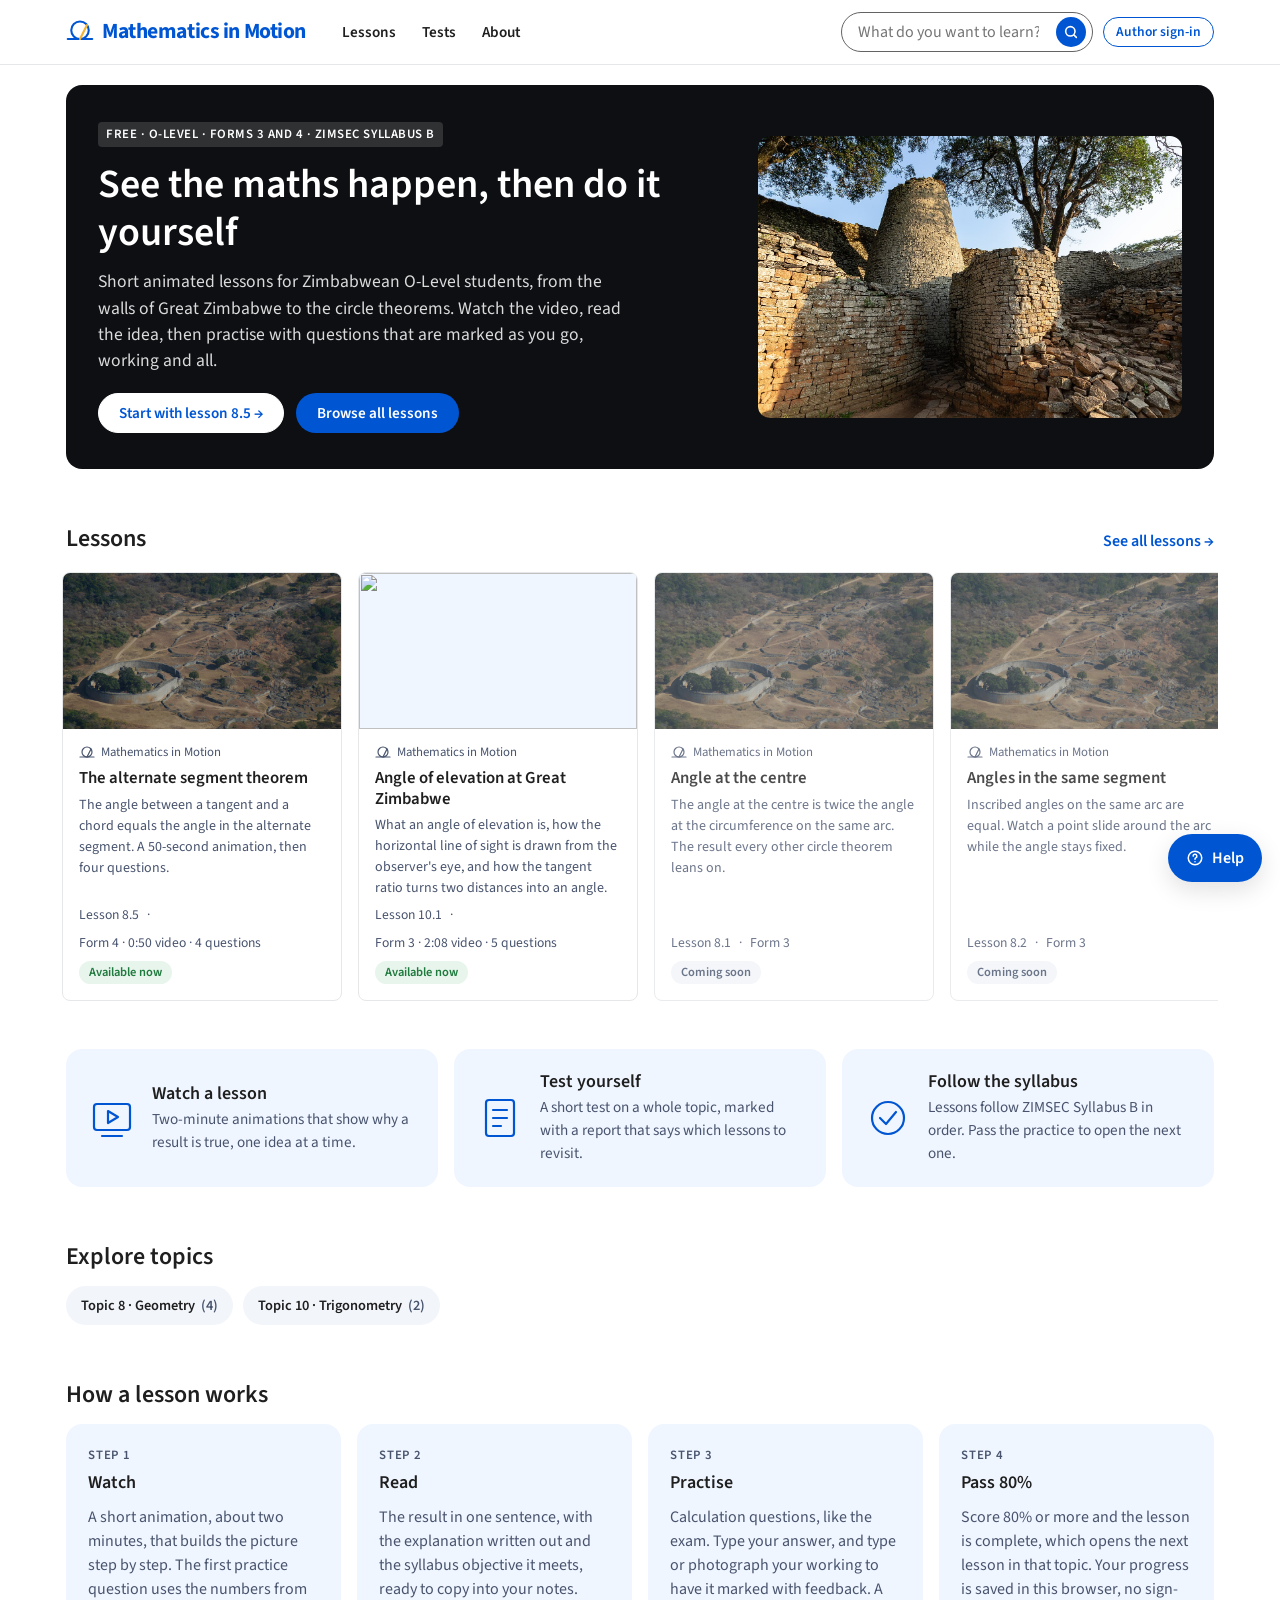
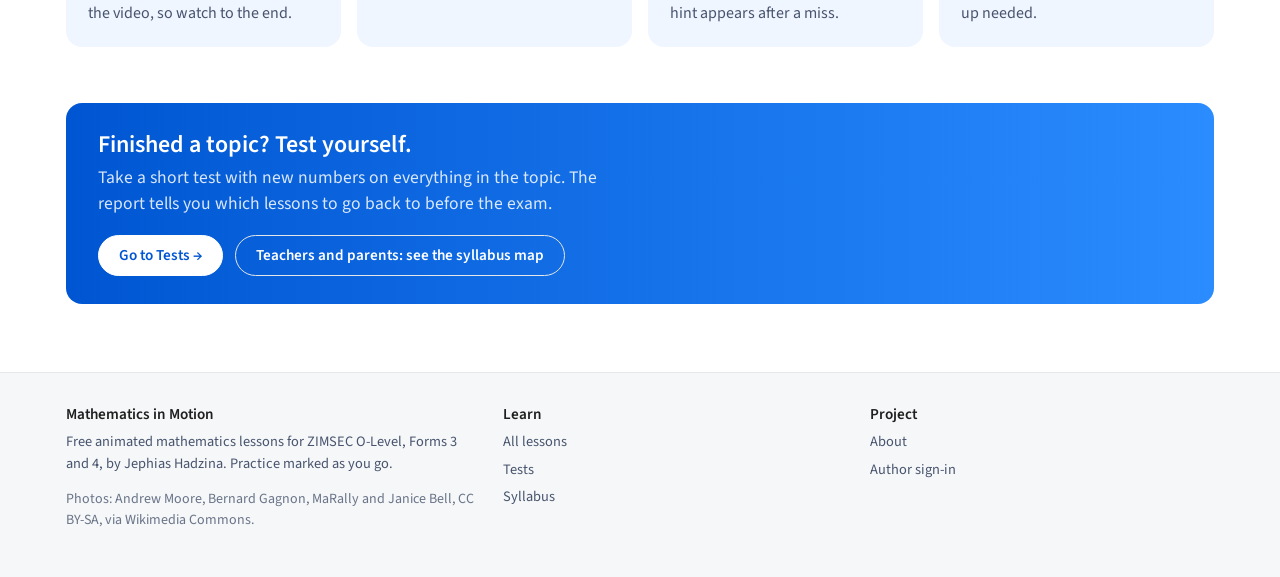
==== commit af9e2e1d: "Student pages: Lessons/Tests/About nav, ZIMSEC copy, About bio, photos, no US references; remove How" ====
--- a/index.html
+++ b/index.html
@@ -4,7 +4,7 @@
   <meta charset="utf-8">
   <meta name="viewport" content="width=device-width, initial-scale=1">
   <title>Mathematics in Motion</title>
-  <meta name="description" content="Short animated mathematics lessons by Jephias Hadzina, each with a video and practice questions you can check instantly.">
+  <meta name="description" content="Free animated O-Level mathematics lessons for Forms 3 and 4, following ZIMSEC Mathematics Syllabus B, by Jephias Hadzina. Watch, read, practise, and get your working marked.">
   <link rel="preconnect" href="https://fonts.googleapis.com">
   <link href="https://fonts.googleapis.com/css2?family=Source+Sans+3:wght@400;600;700&display=swap" rel="stylesheet">
   <link rel="stylesheet" href="assets/style.css">
@@ -17,8 +17,7 @@
       <a class="brand" href="index.html"><svg viewBox="0 0 32 32" aria-hidden="true"><circle cx="16" cy="14" r="10" fill="none" stroke="currentColor" stroke-width="2.4"/><line x1="2" y1="24" x2="30" y2="24" stroke="currentColor" stroke-width="2.4" stroke-linecap="round"/><line x1="16" y1="24" x2="24" y2="8" stroke="#f1b434" stroke-width="2.4" stroke-linecap="round"/></svg>Mathematics in Motion</a>
       <nav class="nav" id="nav" aria-label="Main">
         <a href="lessons.html">Lessons</a>
-        <a href="textbooks.html">For teachers</a>
-        <a href="approach.html">How it works</a>
+        <a href="test.html">Tests</a>
         <a href="about.html">About</a>
       </nav>
       <div class="header-right">
@@ -34,35 +33,22 @@
       <div class="wrap">
         <div class="banner">
           <div>
-            <span class="banner-tag">Free · Forms 3 and 4 · Grades 9 to 11</span>
-            <h1>Mathematics you can see happen</h1>
-            <p>Short animated lessons set in real places, from the walls of Great Zimbabwe to a circle on the page, each followed by practice questions that check your answer on the spot.</p>
+            <span class="banner-tag">Free · O-Level · Forms 3 and 4 · ZIMSEC Syllabus B</span>
+            <h1>See the maths happen, then do it yourself</h1>
+            <p>Short animated lessons for Zimbabwean O-Level students, from the walls of Great Zimbabwe to the circle theorems. Watch the video, read the idea, then practise with questions that are marked as you go, working and all.</p>
             <div class="btn-row">
               <a class="btn btn-outline" id="hero-cta" href="lessons.html">Start the first lesson →</a>
               <a class="btn btn-primary" href="lessons.html">Browse all lessons</a>
             </div>
           </div>
-          <div class="banner-art">
-            <svg viewBox="0 0 260 230" xmlns="http://www.w3.org/2000/svg" aria-hidden="true">
-              <circle cx="130" cy="120" r="80" fill="none" stroke="#fff" stroke-width="2.4" opacity=".9"/>
-              <line x1="20" y1="200" x2="240" y2="200" stroke="#fff" stroke-width="2.4" stroke-linecap="round" opacity=".9"/>
-              <line x1="130" y1="200" x2="191.3" y2="68.6" stroke="#7aa2ff" stroke-width="2.4" stroke-linecap="round"/>
-              <line x1="130" y1="200" x2="64.5" y2="74.1" stroke="#7aa2ff" stroke-width="2.4" stroke-linecap="round"/>
-              <line x1="64.5" y1="74.1" x2="191.3" y2="68.6" stroke="#7aa2ff" stroke-width="2.4" stroke-linecap="round"/>
-              <path d="M 154 200 A 24 24 0 0 0 140.1 178.4" fill="none" stroke="#f1b434" stroke-width="3"/>
-              <path d="M 85.3 88.4 A 24 24 0 0 0 88.5 73.1" fill="none" stroke="#f1b434" stroke-width="3"/>
-              <text x="161" y="172" font-size="14" font-weight="700" fill="#f1b434" font-family="Source Sans 3, Arial, sans-serif">α</text>
-              <text x="92" y="96" font-size="14" font-weight="700" fill="#f1b434" font-family="Source Sans 3, Arial, sans-serif">α</text>
-              <circle cx="130" cy="200" r="3.5" fill="#fff"/><circle cx="191.3" cy="68.6" r="3.5" fill="#fff"/><circle cx="64.5" cy="74.1" r="3.5" fill="#fff"/>
-            </svg>
-          </div>
+          <div class="banner-art"><img src="assets/img/great-zimbabwe.jpg" alt="The Conical Tower inside the Great Enclosure at Great Zimbabwe" style="width:100%;height:100%;max-height:300px;object-fit:cover;border-radius:12px;display:block"></div>
         </div>
       </div>
     </section>
 
     <section>
       <div class="wrap">
-        <div class="section-title"><h2>New and popular</h2><a href="lessons.html">See all lessons →</a></div>
+        <div class="section-title"><h2>Lessons</h2><a href="lessons.html">See all lessons →</a></div>
         <div class="rail" id="featured"><p class="muted">Loading lessons…</p></div>
       </div>
     </section>
@@ -71,15 +57,15 @@
       <div class="wrap grid grid-3">
         <a class="tile" href="lessons.html">
           <svg viewBox="0 0 48 48" fill="none" stroke="#0056d2" stroke-width="2.2" stroke-linecap="round" stroke-linejoin="round" aria-hidden="true"><rect x="6" y="10" width="36" height="26" rx="3"/><path d="m20 17 10 6-10 6z"/><path d="M14 42h20"/></svg>
-          <div><h3>Watch a lesson</h3><p>Two-minute animations that show why a result is true.</p></div>
+          <div><h3>Watch a lesson</h3><p>Two-minute animations that show why a result is true, one idea at a time.</p></div>
         </a>
-        <a class="tile" href="textbooks.html">
-          <svg viewBox="0 0 48 48" fill="none" stroke="#0056d2" stroke-width="2.2" stroke-linecap="round" stroke-linejoin="round" aria-hidden="true"><path d="M8 10h12a6 6 0 0 1 6 6v24a4 4 0 0 0-4-4H8z"/><path d="M40 10H28a6 6 0 0 0-6 6v24a4 4 0 0 1 4-4h14z"/></svg>
-          <div><h3>Teach with it</h3><p>Every lesson mapped to the chapter in enVision, Big Ideas and HMH.</p></div>
+        <a class="tile" href="test.html">
+          <svg viewBox="0 0 48 48" fill="none" stroke="#0056d2" stroke-width="2.2" stroke-linecap="round" stroke-linejoin="round" aria-hidden="true"><rect x="10" y="6" width="28" height="36" rx="3"/><path d="M17 16h14M17 24h14M17 32h8"/></svg>
+          <div><h3>Test yourself</h3><p>A short test on a whole topic, marked with a report that says which lessons to revisit.</p></div>
         </a>
-        <a class="tile" href="approach.html">
+        <a class="tile" href="syllabus.html">
           <svg viewBox="0 0 48 48" fill="none" stroke="#0056d2" stroke-width="2.2" stroke-linecap="round" stroke-linejoin="round" aria-hidden="true"><circle cx="24" cy="24" r="16"/><path d="m16 24 6 6 10-12"/></svg>
-          <div><h3>Master it</h3><p>Typed answers, instant feedback, worked solutions on demand.</p></div>
+          <div><h3>Follow the syllabus</h3><p>Lessons follow ZIMSEC Syllabus B in order. Pass the practice to open the next one.</p></div>
         </a>
       </div>
     </section>
@@ -94,10 +80,11 @@
     <section>
       <div class="wrap">
         <div class="section-title"><h2>How a lesson works</h2></div>
-        <div class="grid grid-3">
-          <div class="panel"><div class="eyebrow">Step 1</div><h3>Watch</h3><p class="muted" style="margin:0">A short animation, about two minutes, that builds the picture step by step so the result feels inevitable rather than memorised.</p></div>
-          <div class="panel"><div class="eyebrow">Step 2</div><h3>Practise</h3><p class="muted" style="margin:0">Four to five questions on the page. Type a number, press Check, and get feedback straight away. A hint appears after a miss.</p></div>
-          <div class="panel"><div class="eyebrow">Step 3</div><h3>Master</h3><p class="muted" style="margin:0">Worked solutions open when you need them. Get them all right and the lesson is complete. Nothing to install, nothing to sign up for.</p></div>
+        <div class="grid grid-4">
+          <div class="panel"><div class="eyebrow">Step 1</div><h3>Watch</h3><p class="muted" style="margin:0">A short animation, about two minutes, that builds the picture step by step. The first practice question uses the numbers from the video, so watch to the end.</p></div>
+          <div class="panel"><div class="eyebrow">Step 2</div><h3>Read</h3><p class="muted" style="margin:0">The result in one sentence, with the explanation written out and the syllabus objective it meets, ready to copy into your notes.</p></div>
+          <div class="panel"><div class="eyebrow">Step 3</div><h3>Practise</h3><p class="muted" style="margin:0">Calculation questions, like the exam. Type your answer, and type or photograph your working to have it marked with feedback. A hint appears after a miss.</p></div>
+          <div class="panel"><div class="eyebrow">Step 4</div><h3>Pass 80%</h3><p class="muted" style="margin:0">Score 80% or more and the lesson is complete, which opens the next lesson in that topic. Your progress is saved in this browser, no sign-up needed.</p></div>
         </div>
       </div>
     </section>
@@ -106,9 +93,12 @@
       <div class="wrap">
         <div class="banner" style="grid-template-columns:1fr;padding:28px 32px;background:linear-gradient(90deg,#0056d2,#2a8cff)">
           <div>
-            <h2 style="color:#fff;margin-bottom:.2em">Teaching geometry or trigonometry this term?</h2>
-            <p style="margin:0 0 14px">See which lesson matches the chapter you are on, then assign the video and the practice questions as homework.</p>
-            <a class="btn btn-outline" href="textbooks.html">See the textbook alignment →</a>
+            <h2 style="color:#fff;margin-bottom:.2em">Finished a topic? Test yourself.</h2>
+            <p style="margin:0 0 14px">Take a short test with new numbers on everything in the topic. The report tells you which lessons to go back to before the exam.</p>
+            <div class="btn-row">
+              <a class="btn btn-outline" href="test.html">Go to Tests →</a>
+              <a class="btn btn-ghost" href="syllabus.html" style="color:#fff">Teachers and parents: see the syllabus map</a>
+            </div>
           </div>
         </div>
       </div>
@@ -120,15 +110,16 @@
     <div class="wrap">
       <div>
         <h4>Mathematics in Motion</h4>
-        <p>Animated mathematics lessons by Jephias Hadzina. Free, with practice questions checked in your browser.</p>
+        <p>Free animated mathematics lessons for ZIMSEC O-Level, Forms 3 and 4, by Jephias Hadzina. Practice marked as you go.</p>
+        <p class="small" style="margin-top:8px;opacity:.8">Photos: Andrew Moore, Bernard Gagnon, MaRally and Janice Bell, CC BY-SA, via Wikimedia Commons.</p>
       </div>
       <div>
         <h4>Learn</h4>
-        <ul><li><a href="lessons.html">All lessons</a></li><li><a href="approach.html">How it works</a></li><li><a href="textbooks.html">For teachers</a></li></ul>
+        <ul><li><a href="lessons.html">All lessons</a></li><li><a href="test.html">Tests</a></li><li><a href="syllabus.html">Syllabus</a></li></ul>
       </div>
       <div>
         <h4>Project</h4>
-        <ul><li><a href="about.html">About</a></li><li><a href="about.html">Contact</a></li><li><a href="admin.html">Author sign-in</a></li></ul>
+        <ul><li><a href="about.html">About</a></li><li><a href="admin.html">Author sign-in</a></li></ul>
       </div>
     </div>
   </footer>
@@ -137,17 +128,24 @@
   <script src="content/lessons.js"></script>
   <script src="assets/data.js"></script>
   <script src="assets/site.js"></script>
+  <script src="assets/help.js"></script>
   <script>
     MIM.loadLessons().then(function (list) {
       var shown = list.filter(function (l) { return l.status !== 'draft'; })
-        .sort(function (a, b) { return (a.status === 'live' ? 0 : 1) - (b.status === 'live' ? 0 : 1); });
-      document.getElementById('featured').innerHTML = shown.map(MIM.lessonCard).join('') || '<p class="muted">No lessons yet.</p>';
+        .sort(function (a, b) { return (a.status === 'live' ? 0 : 1) - (b.status === 'live' ? 0 : 1) || MIM.numKey(a.number) - MIM.numKey(b.number); });
+      document.getElementById('featured').innerHTML = shown.map(function (l) { return MIM.lessonCard(l, shown); }).join('') || '<p class="muted">No lessons yet.</p>';
       var live = shown.filter(function (l) { return l.status === 'live'; });
-      if (live[0]) document.getElementById('hero-cta').href = 'lesson.html?id=' + encodeURIComponent(live[0].slug);
-      var topics = {};
-      shown.forEach(function (l) { if (l.topic) topics[l.topic] = (topics[l.topic] || 0) + 1; });
-      document.getElementById('topics').innerHTML = Object.keys(topics).sort().map(function (t) {
-        return '<a class="chip" href="lessons.html?topic=' + encodeURIComponent(t) + '">' + MIM.esc(t) + ' <span class="muted">(' + topics[t] + ')</span></a>';
+      var next = live.filter(function (l) { return MIM.isUnlocked(l, shown) && !MIM.lessonDone(l); })[0] || live[0];
+      if (next) {
+        var cta = document.getElementById('hero-cta');
+        cta.href = 'lesson.html?id=' + encodeURIComponent(next.slug);
+        cta.textContent = (live.some(MIM.lessonDone) ? 'Continue with lesson ' : 'Start with lesson ') + next.number + ' →';
+      }
+      var topics = {}, order = [];
+      shown.forEach(function (l) { if (l.topic) { if (!topics[l.topic]) { topics[l.topic] = { n: 0, key: l.syllabus_topic || 999 }; order.push(l.topic); } topics[l.topic].n++; } });
+      order.sort(function (a, b) { return topics[a].key - topics[b].key || a.localeCompare(b); });
+      document.getElementById('topics').innerHTML = order.map(function (t) {
+        return '<a class="chip" href="lessons.html?topic=' + encodeURIComponent(t) + '">' + (topics[t].key < 999 ? 'Topic ' + topics[t].key + ' · ' : '') + MIM.esc(t) + ' <span class="muted">(' + topics[t].n + ')</span></a>';
       }).join('');
     });
   </script>
--- a/assets/style.css
+++ b/assets/style.css
@@ -49,7 +49,7 @@
 .brand:hover { text-decoration: none; }
 .brand svg { width: 28px; height: 28px; }
 .nav { display: flex; gap: 2px; margin-left: 8px; }
-.nav a { padding: 8px 12px; border-radius: 6px; color: var(--ink); font-weight: 600; font-size: .95rem; }
+.nav a { padding: 8px 12px; border-radius: 6px; color: var(--ink); font-weight: 600; font-size: .95rem; white-space: nowrap; }
 .nav a:hover { background: var(--blue-soft); color: var(--blue); text-decoration: none; }
 .nav a[aria-current="page"] { color: var(--blue); box-shadow: inset 0 -3px 0 var(--blue); border-radius: 0; }
 .header-right { margin-left: auto; display: flex; align-items: center; gap: 10px; }
@@ -57,6 +57,7 @@
 .search input { border: 0; outline: 0; font: inherit; width: 200px; background: transparent; color: var(--ink); }
 .search button { border: 0; background: var(--blue); color: #fff; width: 30px; height: 30px; border-radius: 50%; display: grid; place-items: center; cursor: pointer; }
 .nav-toggle { display: none; background: none; border: 0; padding: 8px; cursor: pointer; color: var(--ink); }
+@media (max-width: 1024px) { .search input { width: 140px; } }
 @media (max-width: 900px) {
   .nav-toggle { display: inline-flex; }
   .nav { display: none; position: absolute; left: 0; right: 0; top: 64px; background: #fff; border-bottom: 1px solid var(--line); padding: 8px 16px 12px; flex-direction: column; box-shadow: var(--shadow); }
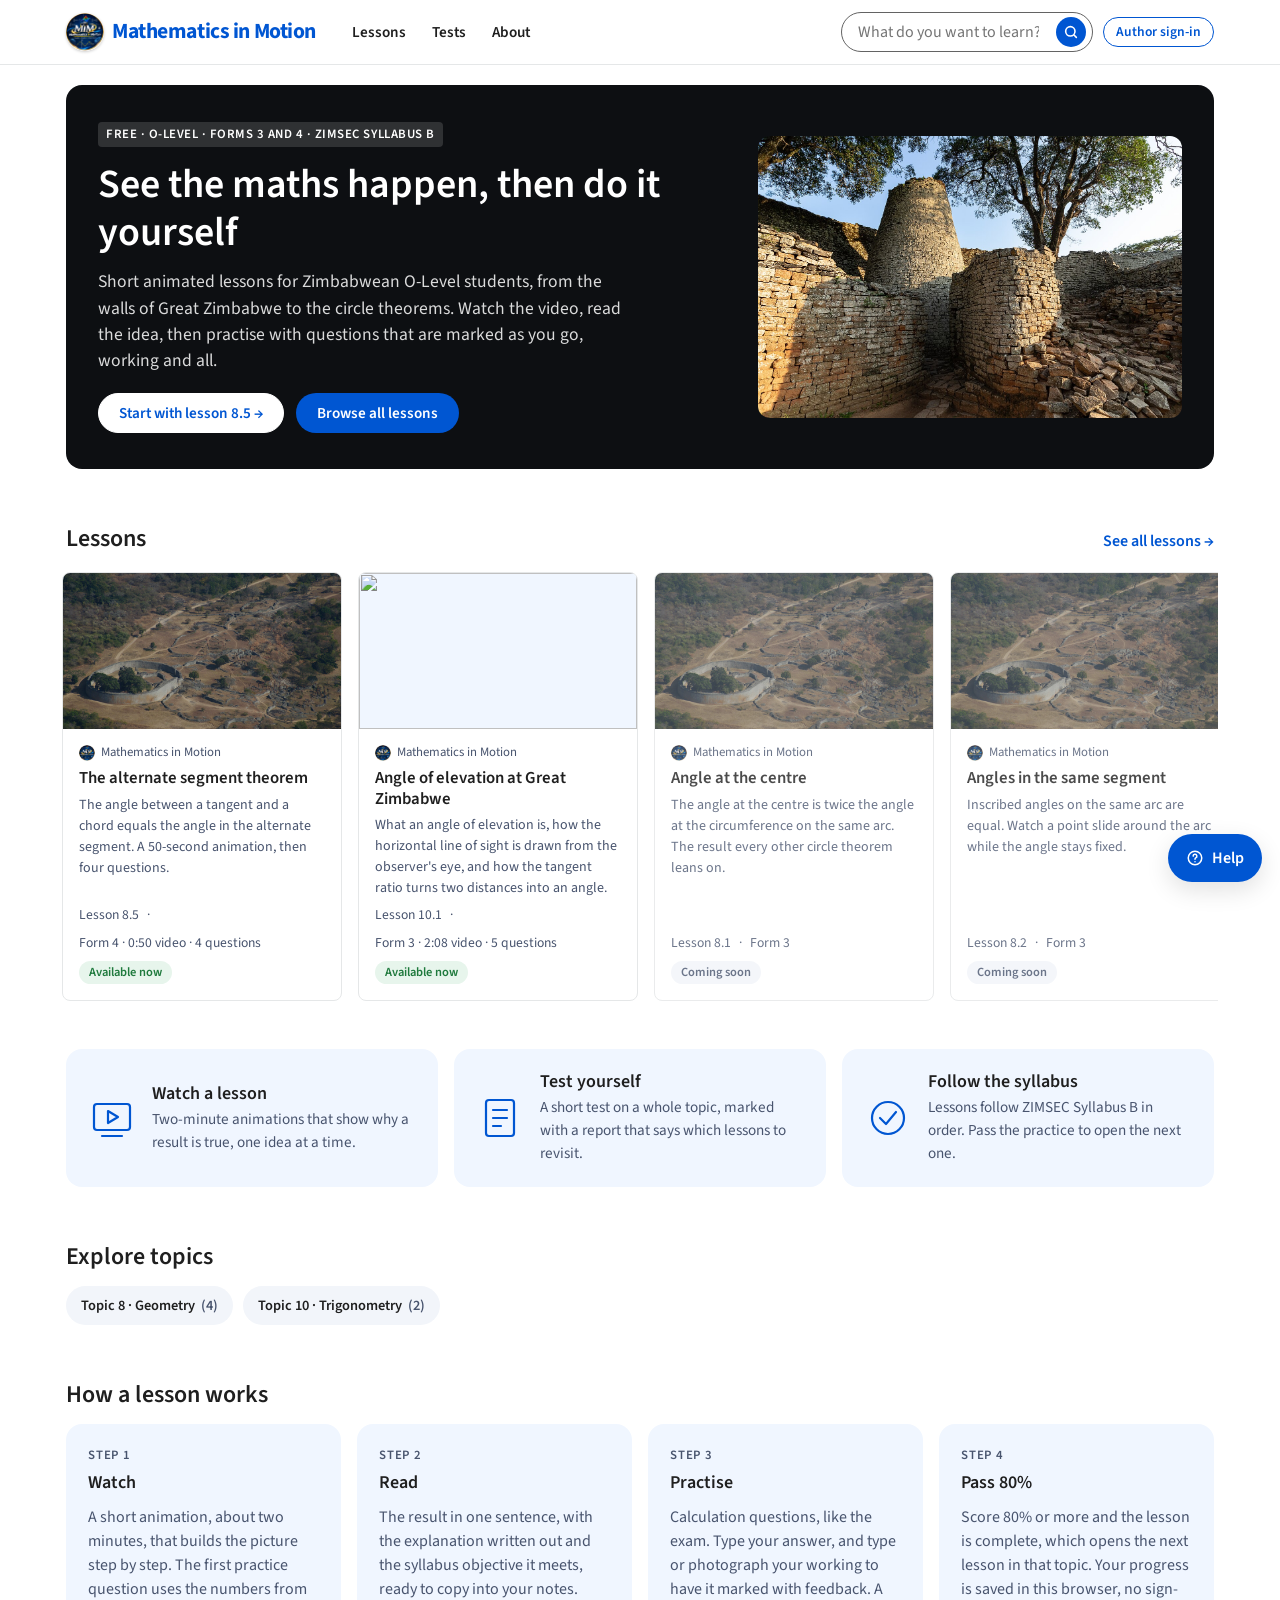
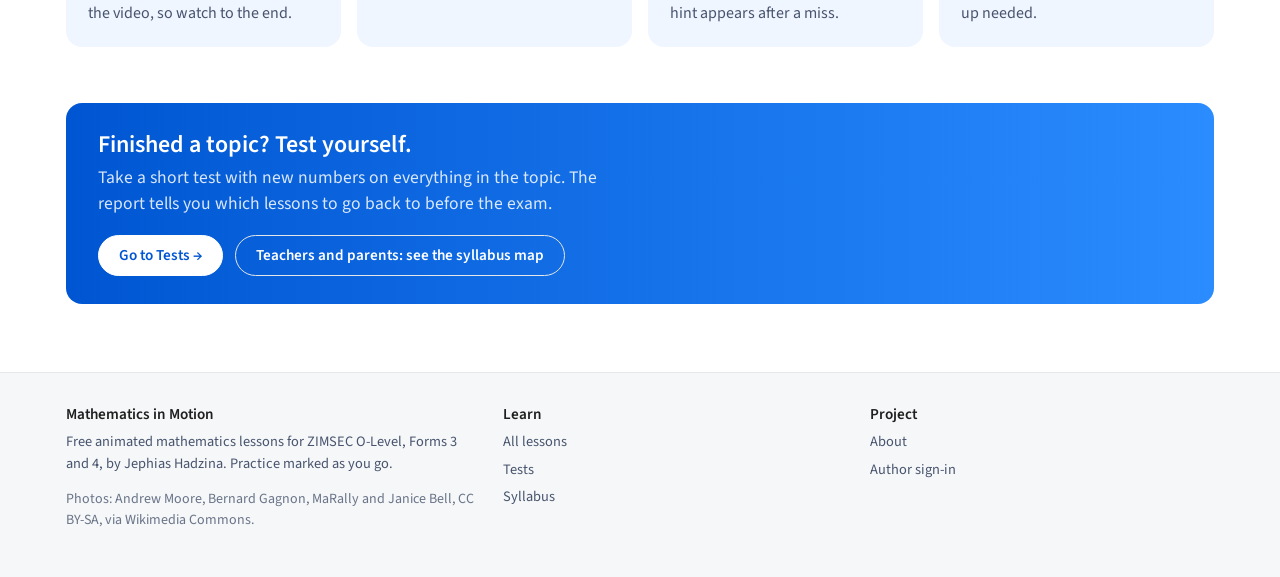
==== commit 04d48b2f: "Add the Mathematics in Motion logo: header, favicon, lesson cards" ====
--- a/index.html
+++ b/index.html
@@ -7,6 +7,7 @@
   <meta name="description" content="Free animated O-Level mathematics lessons for Forms 3 and 4, following ZIMSEC Mathematics Syllabus B, by Jephias Hadzina. Watch, read, practise, and get your working marked.">
   <link rel="preconnect" href="https://fonts.googleapis.com">
   <link href="https://fonts.googleapis.com/css2?family=Source+Sans+3:wght@400;600;700&display=swap" rel="stylesheet">
+  <link rel="icon" type="image/webp" href="assets/img/logo.webp">
   <link rel="stylesheet" href="assets/style.css">
 </head>
 <body>
@@ -14,7 +15,7 @@
   <header class="site-header">
     <div class="wrap">
       <button class="nav-toggle" aria-expanded="false" aria-controls="nav" aria-label="Menu"><svg width="24" height="24" viewBox="0 0 24 24" fill="none" stroke="currentColor" stroke-width="2" stroke-linecap="round"><path d="M4 7h16M4 12h16M4 17h16"/></svg></button>
-      <a class="brand" href="index.html"><svg viewBox="0 0 32 32" aria-hidden="true"><circle cx="16" cy="14" r="10" fill="none" stroke="currentColor" stroke-width="2.4"/><line x1="2" y1="24" x2="30" y2="24" stroke="currentColor" stroke-width="2.4" stroke-linecap="round"/><line x1="16" y1="24" x2="24" y2="8" stroke="#f1b434" stroke-width="2.4" stroke-linecap="round"/></svg>Mathematics in Motion</a>
+      <a class="brand" href="index.html"><img src="assets/img/logo.webp" alt="" class="brand-logo">Mathematics in Motion</a>
       <nav class="nav" id="nav" aria-label="Main">
         <a href="lessons.html">Lessons</a>
         <a href="test.html">Tests</a>
--- a/assets/style.css
+++ b/assets/style.css
@@ -48,6 +48,7 @@
 .brand { display: flex; align-items: center; gap: 8px; color: var(--blue); font-weight: 700; font-size: 1.35rem; letter-spacing: -.02em; white-space: nowrap; }
 .brand:hover { text-decoration: none; }
 .brand svg { width: 28px; height: 28px; }
+.brand-logo { width: 38px; height: 38px; border-radius: 50%; object-fit: cover; box-shadow: 0 1px 3px rgba(0,0,0,.2); }
 .nav { display: flex; gap: 2px; margin-left: 8px; }
 .nav a { padding: 8px 12px; border-radius: 6px; color: var(--ink); font-weight: 600; font-size: .95rem; white-space: nowrap; }
 .nav a:hover { background: var(--blue-soft); color: var(--blue); text-decoration: none; }
